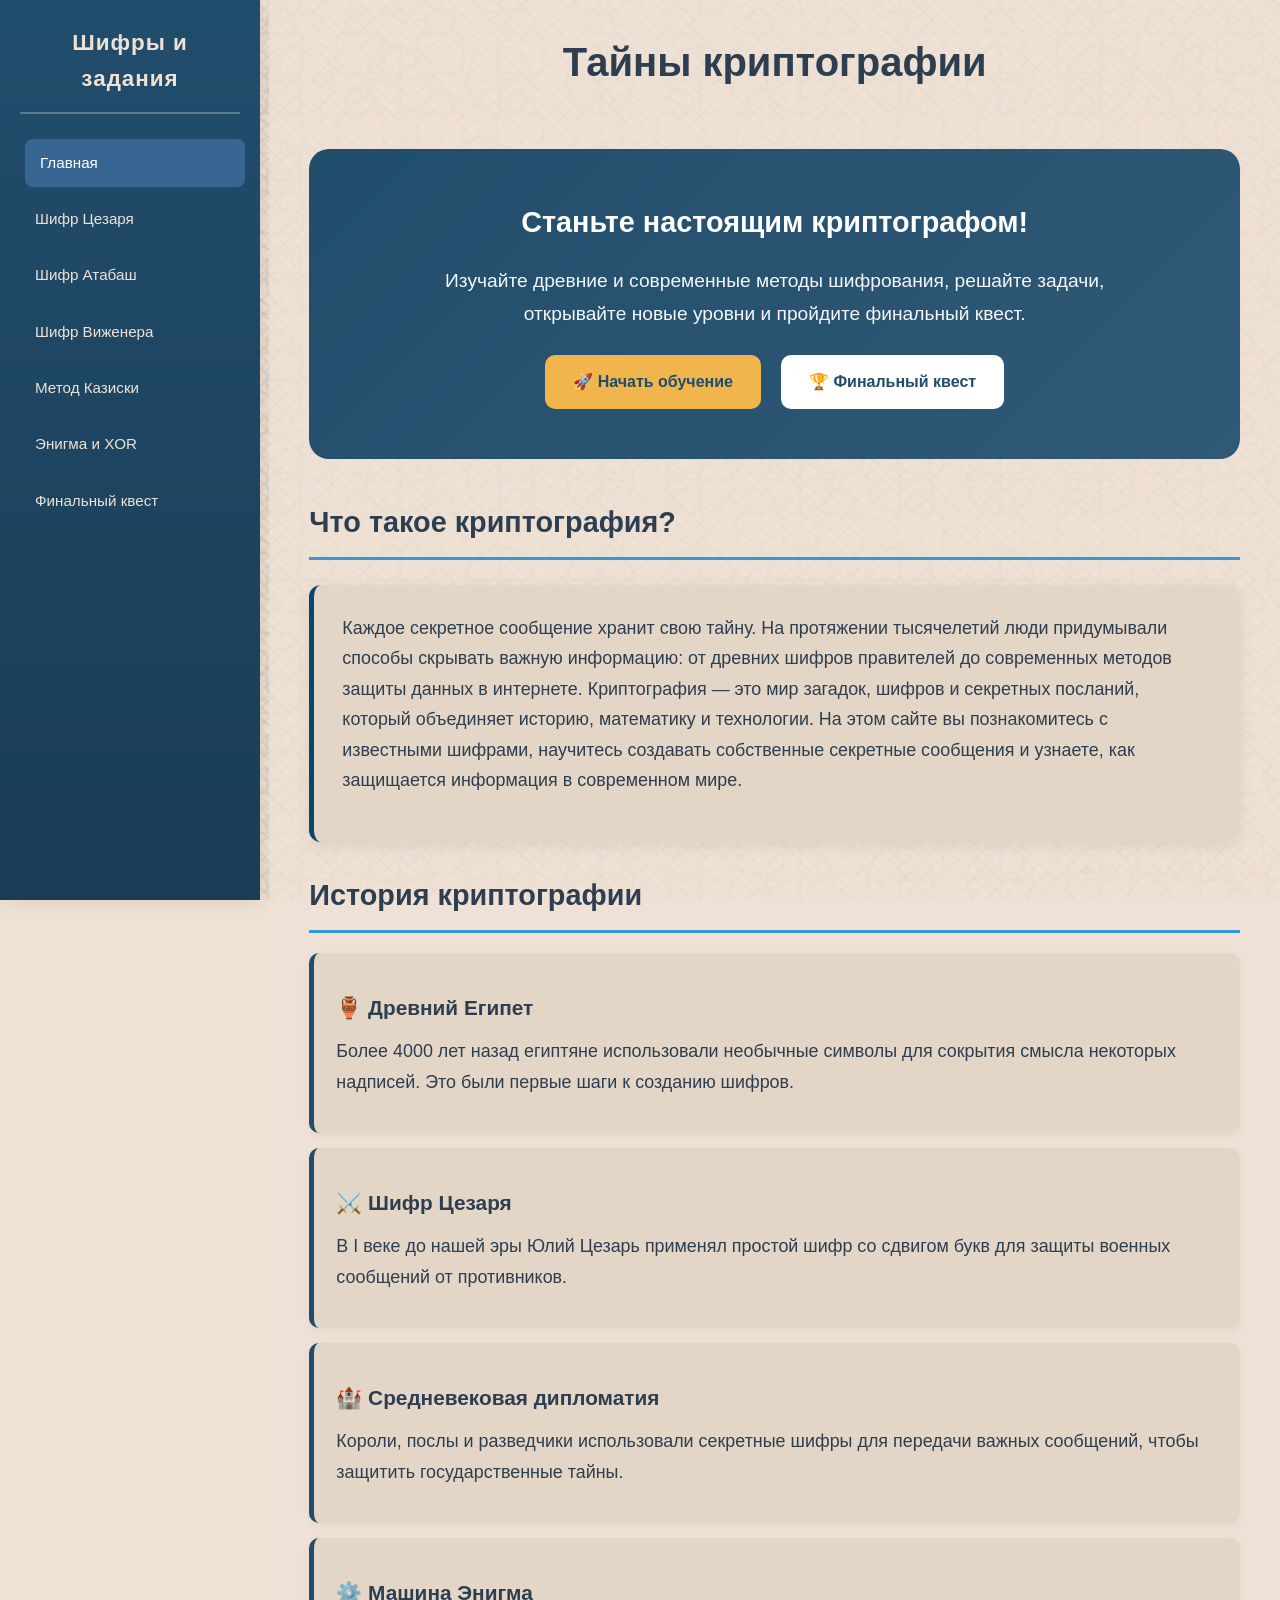
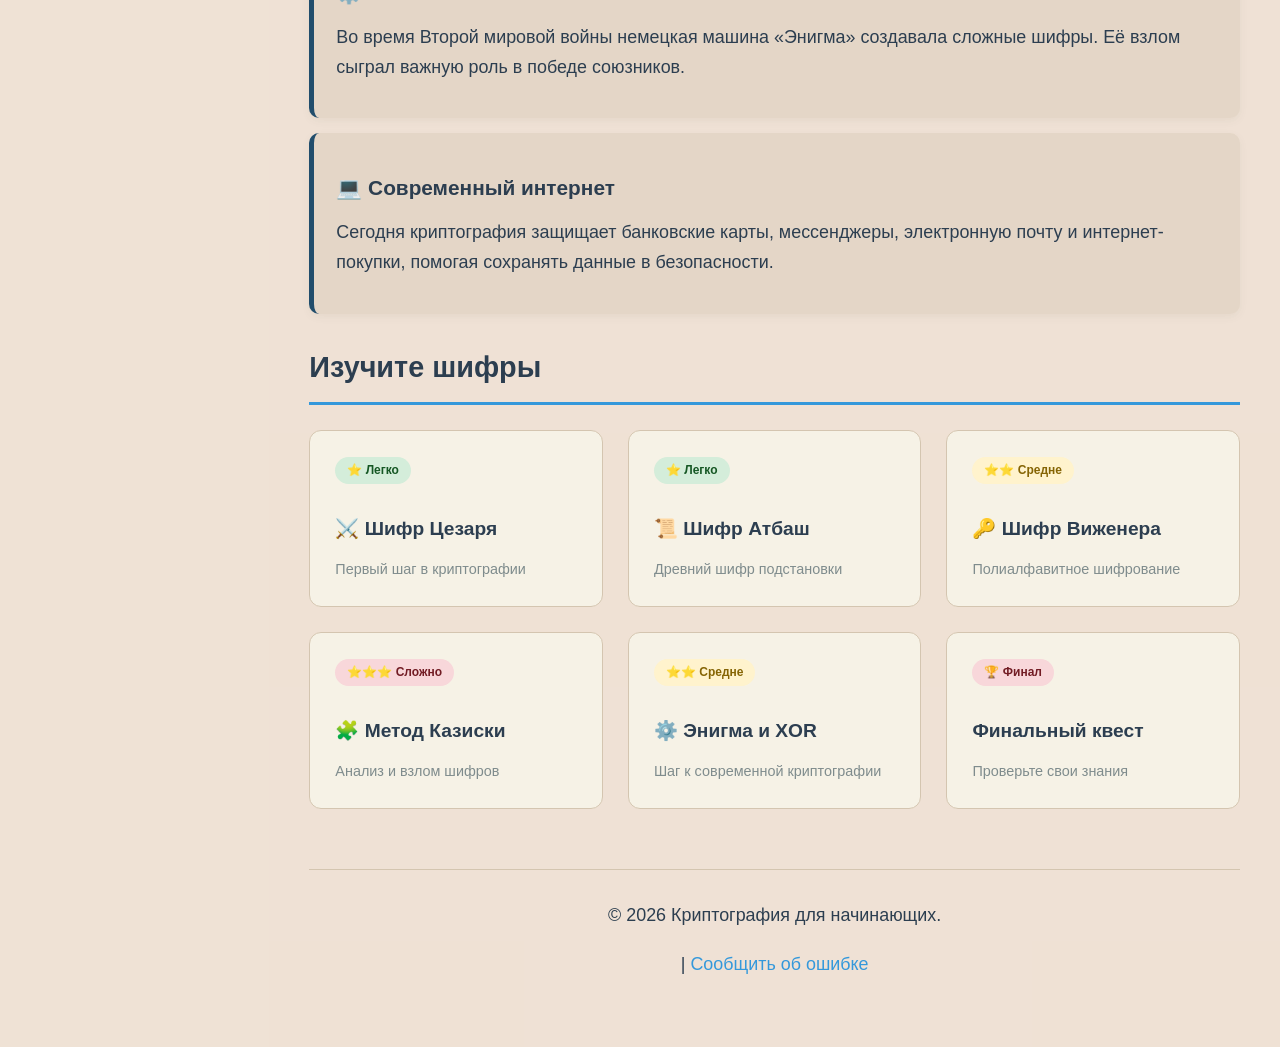
==== index.html @ b74af0c5 "добавила интерактив, убрала ненужное, изменила задания" ====
<!DOCTYPE html>
<html lang="ru">
<head>
    <meta charset="UTF-8">
    <meta name="viewport" content="width=device-width, initial-scale=1.0, viewport-fit=cover">
    <title>Тайны Криптографии</title>
    <link rel="stylesheet" href="style.css">
    <link rel="icon" type="image/x-icon" href="favicon.ico">
</head>
<body>
    <!-- Боковое меню -->
    <div class="sidebar">
        <h2>Шифры и задания</h2>
        <ul>
            <li><a href="index.html" class="active">Главная</a></li>
            <li><a href="caesar.html">Шифр Цезаря</a></li>
            <li><a href="atbash.html">Шифр Атабаш</a></li>
            <li><a href="vigenere.html">Шифр Виженера</a></li>
            <li><a href="kasiski.html">Метод Казиски</a></li>
            <li><a href="enigma.html">Энигма и XOR</a></li>
            <li><a href="final.html">Финальный квест</a></li>
        </ul>
    </div>

    <<div class="content">
        <!-- Заголовок отдельно по центру -->
        <header class="main-header">
            <h1>Тайны криптографии</h1>
        </header>

        <!-- Hero секция -->
        <section class="hero">
            <h2>Станьте настоящим криптографом!</h2>
            <p>
                Изучайте древние и современные методы шифрования,
                решайте задачи, открывайте новые уровни и пройдите
                финальный квест.
            </p>
            <div class="hero-buttons">
                <a href="caesar.html" class="hero-btn">🚀 Начать обучение</a>
                <a href="final.html" class="hero-btn secondary">🏆 Финальный квест</a>
            </div>
        </section>

        <!-- Что такое криптография -->
        <section>
            <h2>Что такое криптография?</h2>
            <div class="card">
                <p>Каждое секретное сообщение хранит свою тайну.

На протяжении тысячелетий люди придумывали способы скрывать важную информацию: от древних шифров правителей до современных методов защиты данных в интернете.

Криптография — это мир загадок, шифров и секретных посланий, который объединяет историю, математику и технологии.

На этом сайте вы познакомитесь с известными шифрами, научитесь создавать собственные секретные сообщения и узнаете, как защищается информация в современном мире.</p>
            </div>
        </section>


        <!-- История криптографии -->
        <section>
    <h2>История криптографии</h2>

    <div class="timeline">

        <div class="timeline-item">
            <h3>🏺 Древний Египет</h3>
            <p>
                Более 4000 лет назад египтяне использовали
                необычные символы для сокрытия смысла некоторых
                надписей. Это были первые шаги к созданию шифров.
            </p>
        </div>

        <div class="timeline-item">
            <h3>⚔️ Шифр Цезаря</h3>
            <p>
                В I веке до нашей эры Юлий Цезарь применял
                простой шифр со сдвигом букв для защиты военных
                сообщений от противников.
            </p>
        </div>

        <div class="timeline-item">
            <h3>🏰 Средневековая дипломатия</h3>
            <p>
                Короли, послы и разведчики использовали
                секретные шифры для передачи важных сообщений,
                чтобы защитить государственные тайны.
            </p>
        </div>

        <div class="timeline-item">
            <h3>⚙️ Машина Энигма</h3>
            <p>
                Во время Второй мировой войны немецкая машина
                «Энигма» создавала сложные шифры. Её взлом сыграл
                важную роль в победе союзников.
            </p>
        </div>

        <div class="timeline-item">
            <h3>💻 Современный интернет</h3>
            <p>
                Сегодня криптография защищает банковские карты,
                мессенджеры, электронную почту и интернет-покупки,
                помогая сохранять данные в безопасности.
            </p>
        </div>

    </div>
</section>

<!-- Изучите шифры -->
        <section id="navigation">
            <h2>Изучите шифры</h2>
            <div class="cards-grid">
                <a href="caesar.html" class="nav-card">
                    <span class="difficulty easy">⭐ Легко</span>
                    <h3>⚔️ Шифр Цезаря</h3>
                    <p>Первый шаг в криптографии</p>
                </a>
                <a href="atbash.html" class="nav-card">
                    <span class="difficulty easy">⭐ Легко</span>
                    <h3>📜 Шифр Атбаш</h3>
                    <p>Древний шифр подстановки</p>
                </a>
                <a href="vigenere.html" class="nav-card">
                    <span class="difficulty medium">⭐⭐ Средне</span>
                    <h3>🔑 Шифр Виженера</h3>
                    <p>Полиалфавитное шифрование</p>
                </a>
                <a href="kasiski.html" class="nav-card">
                    <span class="difficulty hard">⭐⭐⭐ Сложно</span>
                    <h3>🧩 Метод Казиски</h3>
                    <p>Анализ и взлом шифров</p>
                </a>
                <a href="enigma.html" class="nav-card">
                    <span class="difficulty medium">⭐⭐ Средне</span>
                    <h3>⚙️ Энигма и XOR</h3>
                    <p>Шаг к современной криптографии</p>
                </a>
                <a href="final.html" class="nav-card">
                    <span class="difficulty hard">🏆 Финал</span>
                    <h3>Финальный квест</h3>
                    <p>Проверьте свои знания</p>
                </a>
            </div>
        </section>



        <footer>
            <p>© 2026 Криптография для начинающих.</p>
            <p> | <a href="https://github.com/Kelekhsaeva7/cryptography" target="_blank">Сообщить об ошибке</a></p>
        </footer>
    </div>

    <script src="script.js"></script>
</body>
</html>
---- style.css ----
* {
    margin: 0;
    padding: 0;
    box-sizing: border-box;
    font-family: 'Roboto', Arial, sans-serif;
}
body {
    background-color: #efe2d5;
    color: #212123;
    line-height: 1.6;
    display: flex;
    min-height: 100vh;
    position: relative;
}
/* Заголовок отдельно по центру */
.main-header {
    text-align: center;
    margin-bottom: 30px;
    padding-bottom: 15px;
}


/* Фоновый узор с элементами криптографии - привязан к body, двигается при скролле */
body {
    background-image: 
        repeating-linear-gradient(45deg, rgba(139, 115, 85, 0.08) 0px, rgba(139, 115, 85, 0.08) 2px, transparent 2px, transparent 8px),
        repeating-linear-gradient(135deg, rgba(107, 83, 64, 0.06) 0px, rgba(107, 83, 64, 0.06) 2px, transparent 2px, transparent 12px),
        repeating-linear-gradient(90deg, rgba(55, 150, 131, 0.04) 0px, rgba(55, 150, 131, 0.04) 1px, transparent 1px, transparent 40px),
        repeating-linear-gradient(0deg, rgba(55, 150, 131, 0.04) 0px, rgba(55, 150, 131, 0.04) 1px, transparent 1px, transparent 40px);
    background-attachment: fixed;
}

/* Дополнительный слой с символами */
body::before {
    content: "🔐 🔑 🗝️ 🔒 🔓 ✦ ✧ ⚔️ 🛡️ 📜 ✏️";
    position: fixed;
    bottom: 10px;
    right: 10px;
    font-size: 24px;
    opacity: 0.08;
    pointer-events: none;
    white-space: pre;
    z-index: 0;
}

/* Простые иконки, разбросанные по фону */
body::after {
    content: "";
    position: fixed;
    top: 0;
    left: 0;
    right: 0;
    bottom: 0;
    background-image: 
        url("data:image/svg+xml,%3Csvg xmlns='http://www.w3.org/2000/svg' viewBox='0 0 24 24' fill='none' stroke='%238B7355' stroke-width='1'%3E%3Crect x='5' y='10' width='14' height='12' rx='2'/%3E%3Cpath d='M8 10V7a4 4 0 0 1 8 0v3'/%3E%3C/svg%3E"),
        url("data:image/svg+xml,%3Csvg xmlns='http://www.w3.org/2000/svg' viewBox='0 0 24 24' fill='none' stroke='%23557A95' stroke-width='0.8'%3E%3Ccircle cx='12' cy='12' r='8'/%3E%3Cpath d='M12 4v16M4 12h16'/%3E%3C/svg%3E"),
        url("data:image/svg+xml,%3Csvg xmlns='http://www.w3.org/2000/svg' viewBox='0 0 24 24' fill='none' stroke='%23379683' stroke-width='0.7'%3E%3Cpath d='M12 2L2 7l10 5 10-5-10-5zM2 17l10 5 10-5M2 12l10 5 10-5'/%3E%3C/svg%3E");
    background-repeat: repeat;
    background-size: 80px 80px, 100px 100px, 70px 70px;
    background-position: 0 0, 50px 30px, 25px 60px;
    opacity: 0.08;
    pointer-events: none;
    z-index: 0;
}

/* Все основные элементы должны быть выше фона */
.sidebar, .content, header, section, footer {
    position: relative;
    z-index: 1;
}

/* Боковое меню */
.sidebar {
    width: 260px;
    background: linear-gradient(180deg, #214d6c 0%, #1a3d56 100%);
    color: #c17116;
    padding: 25px 20px;
    position: fixed;
    height: 100%;
    overflow-y: auto;
    box-shadow: 3px 0 20px rgba(0,0,0,0.1);
}

.sidebar h2 {
    font-size: 1.4rem;
    margin-bottom: 25px;
    text-align: center;
    color: #efe2d5;
    font-weight: 700;
    letter-spacing: 1px;
    padding-bottom: 15px;
    border-bottom: 2px solid rgba(239, 226, 213, 0.3);
}

.sidebar ul {
    list-style: none;
}

.sidebar ul li {
    margin-bottom: 8px;
}

.sidebar ul li a {
    color: #efe2d5;
    text-decoration: none;
    display: block;
    padding: 12px 15px;
    border-radius: 8px;
    transition: all 0.3s ease;
    font-weight: 500;
    font-size: 0.95rem;
}

.sidebar ul li a:hover,
.sidebar ul li a.active {
    background-color: rgba(61, 109, 156, 0.8);
    color: white;
    transform: translateX(5px);
}

/* Основной контент - на всю ширину */
.content {
    margin-left: 260px;
    padding: 30px 40px;
    flex: 1;
    width: calc(100% - 260px);
    max-width: none;
    background-color: rgba(239, 226, 213, 0.7);
    min-height: 100vh;
}

.content h1 {
    color: #2c3e50;
    margin-bottom: 10px;
    font-size: 2.5rem;
}

.subtitle {
    color: #4d4d51;
    margin-bottom: 30px;
    font-size: 1.1rem;
    font-weight: 400;
}

.content h2 {
    color: #2c3e50;
    margin-top: 30px;
    margin-bottom: 20px;
    padding-bottom: 12px;
    border-bottom: 3px solid #3498db;
    font-weight: 700;
    font-size: 1.8rem;
}

.content h3 {
    color: #2c3e50;
    margin: 20px 0 12px 0;
    font-weight: 600;
    font-size: 1.3rem;
}

.content p {
    margin-bottom: 18px;
    font-size: 1.12rem;
    font-weight: 400;
    line-height: 1.7;
    color: #2c3e50;
}

/* Карточки - на всю ширину */
.card {
    background-color: rgb(228, 214, 199);
    border-radius: 12px;
    padding: 28px;
    margin: 25px 0;
    box-shadow: 0 4px 15px rgba(0,0,0,0.08);
    border-left: 5px solid #09466f;
    position: relative;
    z-index: 2;
    transition: transform 0.2s ease, box-shadow 0.2s ease;
}

.card:hover {
    transform: translateY(-2px);
    box-shadow: 0 8px 25px rgba(0,0,0,0.12);
}

.card h3 {
    color: #063a5c;
    margin-bottom: 18px;
    font-size: 1.35rem;
    font-weight: 700;
}

/* Сетка карточек - адаптивная */
.cards-grid {
    display: grid;
    grid-template-columns: repeat(auto-fill, minmax(280px, 1fr));
    gap: 25px;
    margin-top: 25px;
}

.nav-card {
    background-color: rgb(246, 242, 230);
    border-radius: 12px;
    padding: 25px;
    text-decoration: none;
    color: inherit;
    display: block;
    transition: all 0.3s ease;
    border: 1px solid #d4c5b0;
    position: relative;
    z-index: 2;
}

.nav-card:hover {
    transform: translateY(-5px);
    box-shadow: 0 12px 25px rgba(0,0,0,0.1);
    border-color: #1c5880;
    background-color: #fffdf8;
}

.nav-card h3 {
    color: #2c3e50;
    margin-bottom: 12px;
    font-weight: 700;
    font-size: 1.2rem;
}

.nav-card p {
    color: #7f8c8d;
    font-size: 0.9rem;
    font-weight: 400;
    margin-bottom: 0;
}

/* Hero секция */
.hero {
    background: linear-gradient(135deg, #214d6c, #305975);
    color: white;
    padding: 50px 40px;
    border-radius: 20px;
    margin-bottom: 40px;
    text-align: center;
}

.hero h2 {
    color: white !important;
    border: none !important;
    margin-top: 0;
    padding-bottom: 0;
}

.hero p {
    font-size: 1.2rem;
    max-width: 700px;
    margin: 20px auto;
    color: rgba(255,255,255,0.95);
}

.hero-buttons {
    display: flex;
    justify-content: center;
    gap: 20px;
    flex-wrap: wrap;
    margin-top: 25px;
}

.hero-btn {
    background: #f0b54d;
    color: #214d6c;
    padding: 14px 28px;
    border-radius: 10px;
    text-decoration: none;
    font-weight: bold;
    transition: all 0.3s ease;
    display: inline-block;
}

.hero-btn:hover {
    transform: translateY(-3px);
    box-shadow: 0 5px 15px rgba(0,0,0,0.2);
}

.hero-btn.secondary {
    background: white;
    color: #214d6c;
}


/* Сложность заданий */
.difficulty {
    display: inline-block;
    margin-bottom: 10px;
    padding: 4px 12px;
    border-radius: 20px;
    font-size: 0.75rem;
    font-weight: bold;
}

.easy {
    background: #d4edda;
    color: #155724;
}

.medium {
    background: #fff3cd;
    color: #856404;
}

.hard {
    background: #f8d7da;
    color: #721c24;
}

/* Таймлайн истории */
.timeline {
    display: flex;
    flex-direction: column;
    gap: 15px;
}

.timeline-item {
    background: rgb(228, 214, 199);
    padding: 18px 22px;
    border-left: 5px solid #214d6c;
    border-radius: 10px;
    box-shadow: 0 3px 10px rgba(0,0,0,0.05);
    font-weight: 500;
}

/* Задания */
.task {
    background-color: rgb(212, 189, 160);
    padding: 22px;
    border-radius: 10px;
    margin: 20px 0;
    border-left: 4px solid #1c5880;
}

.task p {
    margin-bottom: 15px;
}

/* Элементы формы */
input, textarea, select {
    width: 100%;
    padding: 12px 15px;
    margin: 8px 0;
    border: 2px solid #ddd;
    border-radius: 8px;
    font-size: 1rem;
    transition: all 0.3s;
    font-family: 'Open Sans', Arial, sans-serif;
    font-weight: 400;
    background-color: #fff;
}

input:focus, textarea:focus, select:focus {
    outline: none;
    border-color: #1c5880;
    box-shadow: 0 0 0 3px rgba(28, 88, 128, 0.1);
}

button {
    background: linear-gradient(135deg, #3498db, #2c3e50);
    color: white;
    border: none;
    padding: 12px 28px;
    border-radius: 8px;
    cursor: pointer;
    font-size: 1rem;
    transition: all 0.3s;
    font-family: 'Open Sans', Arial, sans-serif;
    font-weight: 600;
}

button:hover {
    background: linear-gradient(135deg, #2c3e50, #3498db);
    transform: translateY(-2px);
    box-shadow: 0 4px 12px rgba(0,0,0,0.15);
}

/* Результаты */
.result {
    margin-top: 20px;
    padding: 20px;
    background-color: #e8f6f3;
    border-radius: 10px;
    border-left: 4px solid #1abc9c;
}

.result p {
    margin: 0;
    font-weight: 500;
}

.game-result {
    margin-top: 15px;
    padding: 12px 18px;
    border-radius: 8px;
    font-weight: 500;
}

.game-result.success {
    background-color: #d4edda;
    color: #155724;
    border-left: 4px solid #28a745;
}

.game-result.error {
    background-color: #f8d7da;
    color: #721c24;
    border-left: 4px solid #dc3545;
}

/* Стили для квеста */
.quest-card {
    background-color: rgb(222, 204, 182);
    border-radius: 12px;
    padding: 28px;
    margin: 25px 0;
    box-shadow: 0 4px 12px rgba(0,0,0,0.05);
    border-left: 5px solid #063a5c;
}

.quest-number {
    display: inline-block;
    background-color: #063a5c;
    color: white;
    padding: 5px 15px;
    border-radius: 20px;
    font-size: 0.9rem;
    font-weight: bold;
    margin-bottom: 15px;
}

.quest-input {
    display: flex;
    gap: 12px;
    margin: 15px 0;
    flex-wrap: wrap;
}

.quest-input input, .quest-input textarea {
    flex: 1;
    min-width: 200px;
}

.quest-input button {
    white-space: nowrap;
}

.code-input {
    display: flex;
    gap: 12px;
    margin: 20px 0;
    flex-wrap: wrap;
}

.code-input input {
    flex: 1;
    font-size: 1.2rem;
    text-align: center;
}

.nav-buttons {
    display: flex;
    justify-content: space-between;
    margin: 40px 0 30px;
    flex-wrap: wrap;
    gap: 15px;
}

.nav-button {
    background: linear-gradient(135deg, #3498db, #2c3e50);
    color: white;
    padding: 12px 28px;
    border-radius: 8px;
    text-decoration: none;
    transition: all 0.3s;
    font-family: 'Open Sans', Arial, sans-serif;
    font-weight: 600;
    display: inline-block;
}

.nav-button:hover {
    background: linear-gradient(135deg, #2c3e50, #3498db);
    transform: translateY(-2px);
    box-shadow: 0 4px 12px rgba(0,0,0,0.15);
}

.certificate {
    background: linear-gradient(135deg, #f9f9f9, #e8f4f8);
    border: 3px solid #f39c12;
    border-radius: 15px;
    padding: 25px;
    margin-top: 25px;
    text-align: center;
}

.certificate h3 {
    color: #e67e22;
    font-size: 1.8rem;
}

/* Финальная игра */
.final-game {
    background: linear-gradient(135deg, #1abc9c, #16a085);
    color: white;
    padding: 30px;
    border-radius: 15px;
    text-align: center;
    margin-top: 40px;
}

.final-game h2 {
    color: white;
    border-bottom: none;
    margin-top: 0;
}

/* Подвал */
footer {
    margin-top: 60px;
    text-align: center;
    color: #7f8c8d;
    font-size: 0.9rem;
    padding: 30px 0 20px;
    border-top: 1px solid #d4c5b0;
    font-weight: 400;
}

footer a {
    color: #3498db;
    text-decoration: none;
    font-weight: 500;
}

footer a:hover {
    text-decoration: underline;
}

/* GitHub ссылка */
.github-link {
    margin-top: 40px;
    padding-top: 20px;
    border-top: 1px solid rgba(239, 226, 213, 0.2);
}

.github-link a {
    display: flex;
    align-items: center;
    justify-content: center;
    gap: 10px;
    color: #ecf0f1;
    text-decoration: none;
    padding: 12px;
    border-radius: 8px;
    transition: all 0.3s;
    font-weight: 500;
    background-color: rgba(255,255,255,0.1);
}

.github-link a:hover {
    background-color: rgba(255,255,255,0.2);
    transform: translateY(-2px);
}

.github-link img {
    width: 22px;
    height: 22px;
    filter: invert(1);
}

/* ===== АДАПТИВНОСТЬ ДЛЯ ТЕЛЕФОНОВ И ПЛАНШЕТОВ ===== */

/* Планшеты (768px - 1024px) */
@media (max-width: 1024px) {
    .sidebar {
        width: 220px;
    }
    
    .content {
        margin-left: 220px;
        padding: 25px 30px;
        width: calc(100% - 220px);
    }
    
    .content h1 {
        font-size: 2.2rem;
    }
    
    .content h2 {
        font-size: 1.6rem;
    }
    
    .cards-grid {
        grid-template-columns: repeat(auto-fill, minmax(240px, 1fr));
        gap: 20px;
    }
    
    .hero {
        padding: 40px 30px;
    }
    
    .hero h2 {
        font-size: 1.6rem;
    }
}

/* Телефоны (до 768px) */
@media (max-width: 768px) {
    body {
        flex-direction: column;
    }
    
    .sidebar {
        width: 100%;
        height: auto;
        position: relative;
        padding: 15px 20px;
        box-shadow: 0 3px 10px rgba(0,0,0,0.1);
    }
    
    .sidebar h2 {
        margin-bottom: 15px;
        font-size: 1.3rem;
    }
    
    .sidebar ul {
        display: flex;
        flex-wrap: wrap;
        gap: 8px;
        justify-content: center;
    }
    
    .sidebar ul li {
        margin-bottom: 0;
        flex: 1;
        min-width: 100px;
    }
    
    .sidebar ul li a {
        text-align: center;
        padding: 10px 12px;
        font-size: 0.85rem;
    }
    
    .sidebar ul li a:hover,
    .sidebar ul li a.active {
        transform: translateX(0);
    }
    
    .content {
        margin-left: 0;
        padding: 20px;
        width: 100%;
    }
    
    .content h1 {
        font-size: 1.8rem;
        text-align: center;
    }
    
    .content h2 {
        font-size: 1.4rem;
    }
    
    .content h3 {
        font-size: 1.2rem;
    }
    
    .content p {
        font-size: 1rem;
    }
    
    .subtitle {
        text-align: center;
        font-size: 1rem;
    }
    
    .cards-grid {
        grid-template-columns: 1fr;
        gap: 15px;
    }
    
    .card, .quest-card {
        padding: 20px;
    }
    
    .task {
        padding: 15px;
    }
    
    .quest-input, .code-input {
        flex-direction: column;
    }
    
    .quest-input button, .code-input button {
        width: 100%;
    }
    
    .nav-buttons {
        flex-direction: column;
        gap: 12px;
    }
    
    .nav-button {
        text-align: center;
        padding: 10px 20px;
    }
    
    button {
        padding: 10px 20px;
        width: 100%;
    }
    
    .game-input {
        flex-direction: column;
    }
    
    .game-input button {
        width: 100%;
        margin-top: 5px;
    }
    
    .result, .game-result {
        font-size: 0.9rem;
    }
    
    footer {
        margin-top: 40px;
        padding: 20px 0;
        font-size: 0.8rem;
    }
    
    /* Адаптация новых элементов для мобильных */
    .hero {
        padding: 30px 20px;
    }
    
    .hero h2 {
        font-size: 1.3rem;
    }
    
    .hero p {
        font-size: 0.95rem;
    }
    
    .hero-buttons {
        gap: 12px;
    }
    
    .hero-btn {
        padding: 10px 18px;
        font-size: 0.85rem;
    }
    
    .path-step {
        padding: 8px 15px;
        font-size: 0.85rem;
    }
    
    .arrow {
        font-size: 1rem;
    }
    
    .timeline-item {
        padding: 14px 18px;
        font-size: 0.9rem;
    }
    
    /* Упрощаем фон на мобильных */
    body::after {
        opacity: 0.04;
    }
    
    body::before {
        font-size: 16px;
        opacity: 0.05;
    }
}

/* Маленькие телефоны (до 480px) */
@media (max-width: 480px) {
    .sidebar {
        padding: 12px 15px;
    }
    
    .sidebar ul li {
        min-width: 80px;
    }
    
    .sidebar ul li a {
        padding: 8px 10px;
        font-size: 0.75rem;
    }
    
    .content {
        padding: 15px;
    }
    
    .content h1 {
        font-size: 1.5rem;
    }
    
    .content h2 {
        font-size: 1.2rem;
    }
    
    .card, .quest-card {
        padding: 15px;
    }
    
    .card h3 {
        font-size: 1.1rem;
    }
    
    .nav-card {
        padding: 15px;
    }
    
    .nav-card h3 {
        font-size: 1rem;
    }
    
    input, textarea, select {
        padding: 10px 12px;
        font-size: 0.9rem;
    }
    
    button, .nav-button {
        padding: 10px 16px;
        font-size: 0.9rem;
    }
    
    .hero {
        padding: 25px 15px;
    }
    
    .hero h2 {
        font-size: 1.2rem;
    }
    
    .path-step {
        padding: 6px 12px;
        font-size: 0.75rem;
    }
    
    .timeline-item {
        padding: 12px 15px;
        font-size: 0.85rem;
    }
}

/* Код */
code {
    background-color: #f4f4f4;
    padding: 2px 6px;
    border-radius: 4px;
    font-family: 'Courier New', monospace;
    font-size: 0.9em;
    color: #c7254e;
}
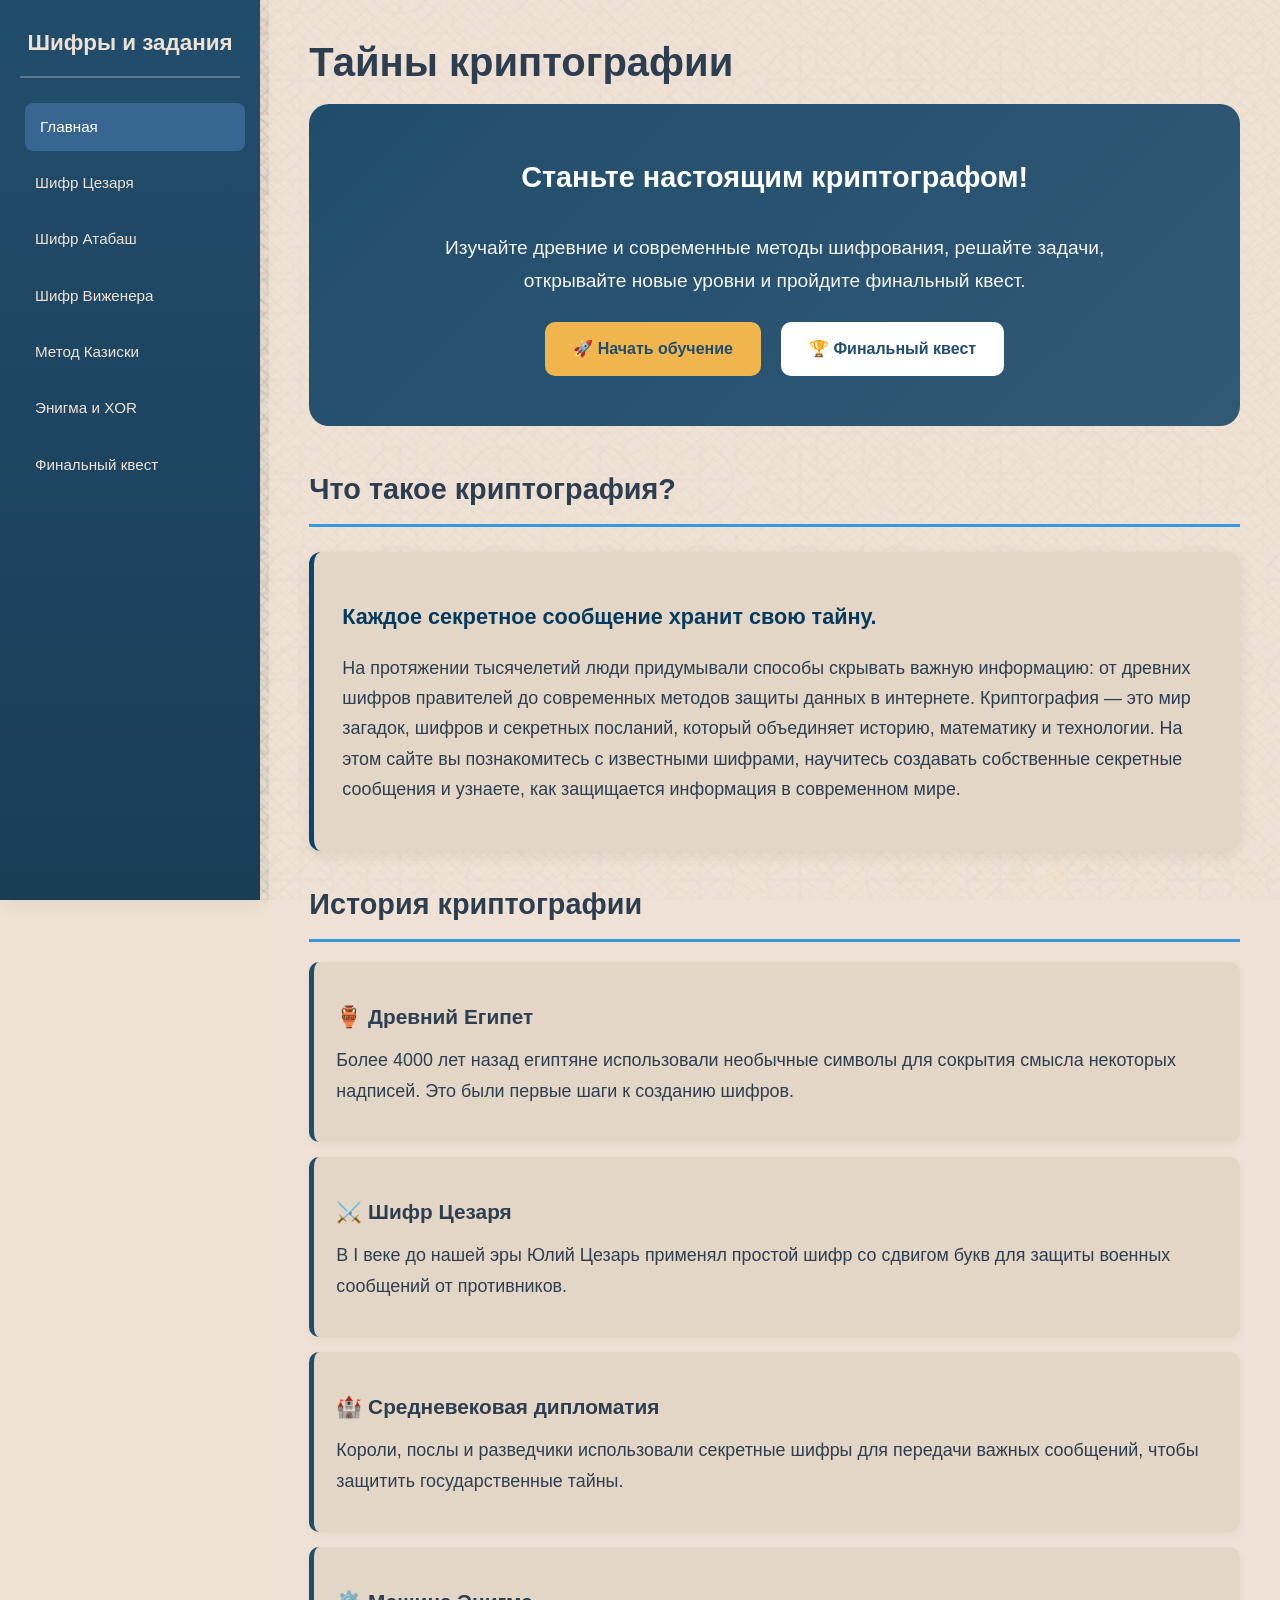
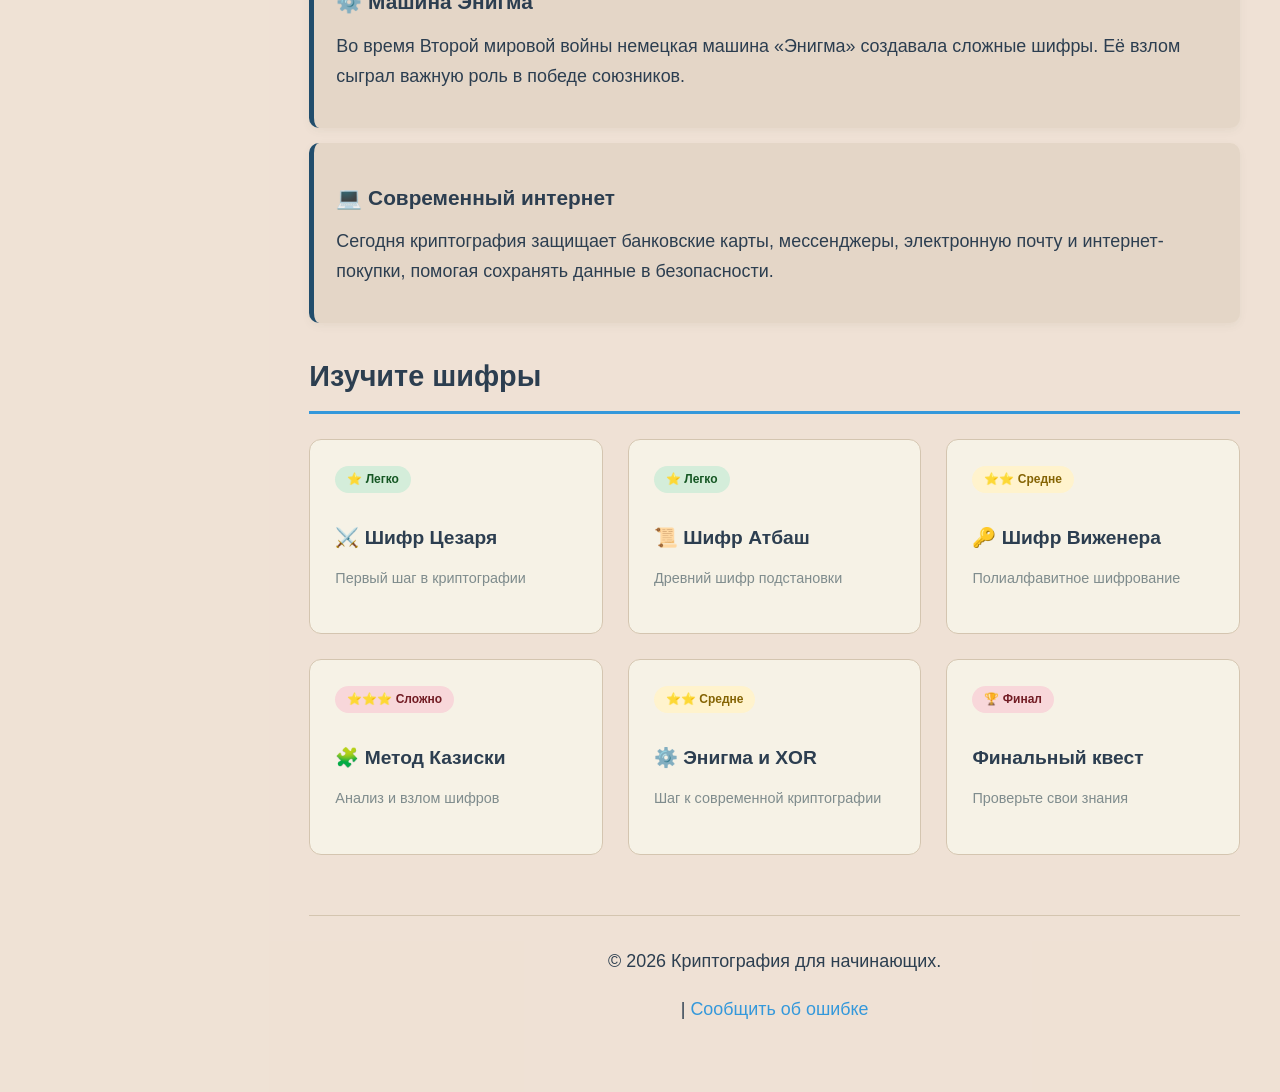
==== commit 3901747a: "добавила интерактив, подправила визуал" ====
--- a/index.html
+++ b/index.html
@@ -46,13 +46,10 @@
         <section>
             <h2>Что такое криптография?</h2>
             <div class="card">
-                <p>Каждое секретное сообщение хранит свою тайну.
-
-На протяжении тысячелетий люди придумывали способы скрывать важную информацию: от древних шифров правителей до современных методов защиты данных в интернете.
-
-Криптография — это мир загадок, шифров и секретных посланий, который объединяет историю, математику и технологии.
-
-На этом сайте вы познакомитесь с известными шифрами, научитесь создавать собственные секретные сообщения и узнаете, как защищается информация в современном мире.</p>
+                <h3>Каждое секретное сообщение хранит свою тайну.</h3> 
+                <p>На протяжении тысячелетий люди придумывали способы скрывать важную информацию: от древних шифров правителей до современных методов защиты данных в интернете.
+                Криптография — это мир загадок, шифров и секретных посланий, который объединяет историю, математику и технологии.
+                На этом сайте вы познакомитесь с известными шифрами, научитесь создавать собственные секретные сообщения и узнаете, как защищается информация в современном мире.</p>
             </div>
         </section>
 
--- a/style.css
+++ b/style.css
@@ -4,6 +4,7 @@
     box-sizing: border-box;
     font-family: 'Roboto', Arial, sans-serif;
 }
+
 body {
     background-color: #efe2d5;
     color: #212123;
@@ -12,15 +13,8 @@
     min-height: 100vh;
     position: relative;
 }
-/* Заголовок отдельно по центру */
-.main-header {
-    text-align: center;
-    margin-bottom: 30px;
-    padding-bottom: 15px;
-}
-
-
-/* Фоновый узор с элементами криптографии - привязан к body, двигается при скролле */
+
+/* Фоновый узор */
 body {
     background-image: 
         repeating-linear-gradient(45deg, rgba(139, 115, 85, 0.08) 0px, rgba(139, 115, 85, 0.08) 2px, transparent 2px, transparent 8px),
@@ -30,7 +24,6 @@
     background-attachment: fixed;
 }
 
-/* Дополнительный слой с символами */
 body::before {
     content: "🔐 🔑 🗝️ 🔒 🔓 ✦ ✧ ⚔️ 🛡️ 📜 ✏️";
     position: fixed;
@@ -39,11 +32,9 @@
     font-size: 24px;
     opacity: 0.08;
     pointer-events: none;
-    white-space: pre;
     z-index: 0;
 }
 
-/* Простые иконки, разбросанные по фону */
 body::after {
     content: "";
     position: fixed;
@@ -63,7 +54,6 @@
     z-index: 0;
 }
 
-/* Все основные элементы должны быть выше фона */
 .sidebar, .content, header, section, footer {
     position: relative;
     z-index: 1;
@@ -87,7 +77,6 @@
     text-align: center;
     color: #efe2d5;
     font-weight: 700;
-    letter-spacing: 1px;
     padding-bottom: 15px;
     border-bottom: 2px solid rgba(239, 226, 213, 0.3);
 }
@@ -118,13 +107,12 @@
     transform: translateX(5px);
 }
 
-/* Основной контент - на всю ширину */
+/* Основной контент */
 .content {
     margin-left: 260px;
     padding: 30px 40px;
     flex: 1;
     width: calc(100% - 260px);
-    max-width: none;
     background-color: rgba(239, 226, 213, 0.7);
     min-height: 100vh;
 }
@@ -139,7 +127,6 @@
     color: #4d4d51;
     margin-bottom: 30px;
     font-size: 1.1rem;
-    font-weight: 400;
 }
 
 .content h2 {
@@ -159,15 +146,21 @@
     font-size: 1.3rem;
 }
 
+.content h4 {
+    color: #2c3e50;
+    margin: 18px 0 10px 0;
+    font-weight: 600;
+    font-size: 1.2rem;
+}
+
 .content p {
     margin-bottom: 18px;
     font-size: 1.12rem;
-    font-weight: 400;
     line-height: 1.7;
     color: #2c3e50;
 }
 
-/* Карточки - на всю ширину */
+/* Карточки */
 .card {
     background-color: rgb(228, 214, 199);
     border-radius: 12px;
@@ -175,14 +168,11 @@
     margin: 25px 0;
     box-shadow: 0 4px 15px rgba(0,0,0,0.08);
     border-left: 5px solid #09466f;
-    position: relative;
-    z-index: 2;
-    transition: transform 0.2s ease, box-shadow 0.2s ease;
+    transition: transform 0.2s ease;
 }
 
 .card:hover {
     transform: translateY(-2px);
-    box-shadow: 0 8px 25px rgba(0,0,0,0.12);
 }
 
 .card h3 {
@@ -192,7 +182,7 @@
     font-weight: 700;
 }
 
-/* Сетка карточек - адаптивная */
+/* Сетка карточек */
 .cards-grid {
     display: grid;
     grid-template-columns: repeat(auto-fill, minmax(280px, 1fr));
@@ -206,38 +196,30 @@
     padding: 25px;
     text-decoration: none;
     color: inherit;
-    display: block;
     transition: all 0.3s ease;
     border: 1px solid #d4c5b0;
-    position: relative;
-    z-index: 2;
 }
 
 .nav-card:hover {
     transform: translateY(-5px);
     box-shadow: 0 12px 25px rgba(0,0,0,0.1);
     border-color: #1c5880;
-    background-color: #fffdf8;
 }
 
 .nav-card h3 {
     color: #2c3e50;
     margin-bottom: 12px;
-    font-weight: 700;
     font-size: 1.2rem;
 }
 
 .nav-card p {
     color: #7f8c8d;
     font-size: 0.9rem;
-    font-weight: 400;
-    margin-bottom: 0;
 }
 
 /* Hero секция */
 .hero {
     background: linear-gradient(135deg, #214d6c, #305975);
-    color: white;
     padding: 50px 40px;
     border-radius: 20px;
     margin-bottom: 40px;
@@ -248,7 +230,6 @@
     color: white !important;
     border: none !important;
     margin-top: 0;
-    padding-bottom: 0;
 }
 
 .hero p {
@@ -274,7 +255,6 @@
     text-decoration: none;
     font-weight: bold;
     transition: all 0.3s ease;
-    display: inline-block;
 }
 
 .hero-btn:hover {
@@ -284,9 +264,35 @@
 
 .hero-btn.secondary {
     background: white;
+}
+
+/* Путь криптографа */
+.learning-path {
+    margin: 40px 0;
+}
+
+.path-container {
+    display: flex;
+    flex-wrap: wrap;
+    gap: 10px;
+    align-items: center;
+    justify-content: center;
+    margin-top: 20px;
+}
+
+.path-step {
+    background: white;
+    padding: 12px 24px;
+    border-radius: 40px;
+    font-weight: 600;
     color: #214d6c;
 }
 
+.arrow {
+    font-size: 1.4rem;
+    color: #214d6c;
+    font-weight: bold;
+}
 
 /* Сложность заданий */
 .difficulty {
@@ -298,22 +304,11 @@
     font-weight: bold;
 }
 
-.easy {
-    background: #d4edda;
-    color: #155724;
-}
-
-.medium {
-    background: #fff3cd;
-    color: #856404;
-}
-
-.hard {
-    background: #f8d7da;
-    color: #721c24;
-}
-
-/* Таймлайн истории */
+.easy { background: #d4edda; color: #155724; }
+.medium { background: #fff3cd; color: #856404; }
+.hard { background: #f8d7da; color: #721c24; }
+
+/* Таймлайн истории - оригинальный стиль */
 .timeline {
     display: flex;
     flex-direction: column;
@@ -331,18 +326,14 @@
 
 /* Задания */
 .task {
-    background-color: rgb(212, 189, 160);
+    background-color: rgb(212, 195, 175);
     padding: 22px;
     border-radius: 10px;
     margin: 20px 0;
     border-left: 4px solid #1c5880;
 }
 
-.task p {
-    margin-bottom: 15px;
-}
-
-/* Элементы формы */
+/* Формы */
 input, textarea, select {
     width: 100%;
     padding: 12px 15px;
@@ -350,16 +341,12 @@
     border: 2px solid #ddd;
     border-radius: 8px;
     font-size: 1rem;
-    transition: all 0.3s;
-    font-family: 'Open Sans', Arial, sans-serif;
-    font-weight: 400;
     background-color: #fff;
 }
 
 input:focus, textarea:focus, select:focus {
     outline: none;
     border-color: #1c5880;
-    box-shadow: 0 0 0 3px rgba(28, 88, 128, 0.1);
 }
 
 button {
@@ -370,31 +357,16 @@
     border-radius: 8px;
     cursor: pointer;
     font-size: 1rem;
+    font-weight: 600;
     transition: all 0.3s;
-    font-family: 'Open Sans', Arial, sans-serif;
-    font-weight: 600;
 }
 
 button:hover {
     background: linear-gradient(135deg, #2c3e50, #3498db);
     transform: translateY(-2px);
-    box-shadow: 0 4px 12px rgba(0,0,0,0.15);
 }
 
 /* Результаты */
-.result {
-    margin-top: 20px;
-    padding: 20px;
-    background-color: #e8f6f3;
-    border-radius: 10px;
-    border-left: 4px solid #1abc9c;
-}
-
-.result p {
-    margin: 0;
-    font-weight: 500;
-}
-
 .game-result {
     margin-top: 15px;
     padding: 12px 18px;
@@ -414,56 +386,7 @@
     border-left: 4px solid #dc3545;
 }
 
-/* Стили для квеста */
-.quest-card {
-    background-color: rgb(222, 204, 182);
-    border-radius: 12px;
-    padding: 28px;
-    margin: 25px 0;
-    box-shadow: 0 4px 12px rgba(0,0,0,0.05);
-    border-left: 5px solid #063a5c;
-}
-
-.quest-number {
-    display: inline-block;
-    background-color: #063a5c;
-    color: white;
-    padding: 5px 15px;
-    border-radius: 20px;
-    font-size: 0.9rem;
-    font-weight: bold;
-    margin-bottom: 15px;
-}
-
-.quest-input {
-    display: flex;
-    gap: 12px;
-    margin: 15px 0;
-    flex-wrap: wrap;
-}
-
-.quest-input input, .quest-input textarea {
-    flex: 1;
-    min-width: 200px;
-}
-
-.quest-input button {
-    white-space: nowrap;
-}
-
-.code-input {
-    display: flex;
-    gap: 12px;
-    margin: 20px 0;
-    flex-wrap: wrap;
-}
-
-.code-input input {
-    flex: 1;
-    font-size: 1.2rem;
-    text-align: center;
-}
-
+/* Навигационные кнопки */
 .nav-buttons {
     display: flex;
     justify-content: space-between;
@@ -478,46 +401,13 @@
     padding: 12px 28px;
     border-radius: 8px;
     text-decoration: none;
+    font-weight: 600;
     transition: all 0.3s;
-    font-family: 'Open Sans', Arial, sans-serif;
-    font-weight: 600;
-    display: inline-block;
 }
 
 .nav-button:hover {
     background: linear-gradient(135deg, #2c3e50, #3498db);
     transform: translateY(-2px);
-    box-shadow: 0 4px 12px rgba(0,0,0,0.15);
-}
-
-.certificate {
-    background: linear-gradient(135deg, #f9f9f9, #e8f4f8);
-    border: 3px solid #f39c12;
-    border-radius: 15px;
-    padding: 25px;
-    margin-top: 25px;
-    text-align: center;
-}
-
-.certificate h3 {
-    color: #e67e22;
-    font-size: 1.8rem;
-}
-
-/* Финальная игра */
-.final-game {
-    background: linear-gradient(135deg, #1abc9c, #16a085);
-    color: white;
-    padding: 30px;
-    border-radius: 15px;
-    text-align: center;
-    margin-top: 40px;
-}
-
-.final-game h2 {
-    color: white;
-    border-bottom: none;
-    margin-top: 0;
 }
 
 /* Подвал */
@@ -528,17 +418,11 @@
     font-size: 0.9rem;
     padding: 30px 0 20px;
     border-top: 1px solid #d4c5b0;
-    font-weight: 400;
 }
 
 footer a {
     color: #3498db;
     text-decoration: none;
-    font-weight: 500;
-}
-
-footer a:hover {
-    text-decoration: underline;
 }
 
 /* GitHub ссылка */
@@ -557,14 +441,11 @@
     text-decoration: none;
     padding: 12px;
     border-radius: 8px;
-    transition: all 0.3s;
-    font-weight: 500;
     background-color: rgba(255,255,255,0.1);
 }
 
 .github-link a:hover {
     background-color: rgba(255,255,255,0.2);
-    transform: translateY(-2px);
 }
 
 .github-link img {
@@ -573,288 +454,54 @@
     filter: invert(1);
 }
 
-/* ===== АДАПТИВНОСТЬ ДЛЯ ТЕЛЕФОНОВ И ПЛАНШЕТОВ ===== */
-
-/* Планшеты (768px - 1024px) */
+/* Списки в карточках */
+.card li, .example li, .task li {
+    color: #2c3e50;
+    margin-bottom: 8px;
+    line-height: 1.6;
+}
+
+/* Адаптивность */
 @media (max-width: 1024px) {
-    .sidebar {
-        width: 220px;
-    }
-    
-    .content {
-        margin-left: 220px;
-        padding: 25px 30px;
-        width: calc(100% - 220px);
-    }
-    
-    .content h1 {
-        font-size: 2.2rem;
-    }
-    
-    .content h2 {
-        font-size: 1.6rem;
-    }
-    
-    .cards-grid {
-        grid-template-columns: repeat(auto-fill, minmax(240px, 1fr));
-        gap: 20px;
-    }
-    
-    .hero {
-        padding: 40px 30px;
-    }
-    
-    .hero h2 {
-        font-size: 1.6rem;
-    }
-}
-
-/* Телефоны (до 768px) */
+    .sidebar { width: 220px; }
+    .content { margin-left: 220px; width: calc(100% - 220px); padding: 25px 30px; }
+    .content h1 { font-size: 2.2rem; }
+    .content h2 { font-size: 1.6rem; }
+}
+
 @media (max-width: 768px) {
-    body {
-        flex-direction: column;
-    }
-    
-    .sidebar {
-        width: 100%;
-        height: auto;
-        position: relative;
-        padding: 15px 20px;
-        box-shadow: 0 3px 10px rgba(0,0,0,0.1);
-    }
-    
-    .sidebar h2 {
-        margin-bottom: 15px;
-        font-size: 1.3rem;
-    }
-    
-    .sidebar ul {
-        display: flex;
-        flex-wrap: wrap;
-        gap: 8px;
-        justify-content: center;
-    }
-    
-    .sidebar ul li {
-        margin-bottom: 0;
-        flex: 1;
-        min-width: 100px;
-    }
-    
-    .sidebar ul li a {
-        text-align: center;
-        padding: 10px 12px;
-        font-size: 0.85rem;
-    }
-    
-    .sidebar ul li a:hover,
-    .sidebar ul li a.active {
-        transform: translateX(0);
-    }
-    
-    .content {
-        margin-left: 0;
-        padding: 20px;
-        width: 100%;
-    }
-    
-    .content h1 {
-        font-size: 1.8rem;
-        text-align: center;
-    }
-    
-    .content h2 {
-        font-size: 1.4rem;
-    }
-    
-    .content h3 {
-        font-size: 1.2rem;
-    }
-    
-    .content p {
-        font-size: 1rem;
-    }
-    
-    .subtitle {
-        text-align: center;
-        font-size: 1rem;
-    }
-    
-    .cards-grid {
-        grid-template-columns: 1fr;
-        gap: 15px;
-    }
-    
-    .card, .quest-card {
-        padding: 20px;
-    }
-    
-    .task {
-        padding: 15px;
-    }
-    
-    .quest-input, .code-input {
-        flex-direction: column;
-    }
-    
-    .quest-input button, .code-input button {
-        width: 100%;
-    }
-    
-    .nav-buttons {
-        flex-direction: column;
-        gap: 12px;
-    }
-    
-    .nav-button {
-        text-align: center;
-        padding: 10px 20px;
-    }
-    
-    button {
-        padding: 10px 20px;
-        width: 100%;
-    }
-    
-    .game-input {
-        flex-direction: column;
-    }
-    
-    .game-input button {
-        width: 100%;
-        margin-top: 5px;
-    }
-    
-    .result, .game-result {
-        font-size: 0.9rem;
-    }
-    
-    footer {
-        margin-top: 40px;
-        padding: 20px 0;
-        font-size: 0.8rem;
-    }
-    
-    /* Адаптация новых элементов для мобильных */
-    .hero {
-        padding: 30px 20px;
-    }
-    
-    .hero h2 {
-        font-size: 1.3rem;
-    }
-    
-    .hero p {
-        font-size: 0.95rem;
-    }
-    
-    .hero-buttons {
-        gap: 12px;
-    }
-    
-    .hero-btn {
-        padding: 10px 18px;
-        font-size: 0.85rem;
-    }
-    
-    .path-step {
-        padding: 8px 15px;
-        font-size: 0.85rem;
-    }
-    
-    .arrow {
-        font-size: 1rem;
-    }
-    
-    .timeline-item {
-        padding: 14px 18px;
-        font-size: 0.9rem;
-    }
-    
-    /* Упрощаем фон на мобильных */
-    body::after {
-        opacity: 0.04;
-    }
-    
-    body::before {
-        font-size: 16px;
-        opacity: 0.05;
-    }
-}
-
-/* Маленькие телефоны (до 480px) */
+    body { flex-direction: column; }
+    .sidebar { width: 100%; height: auto; position: relative; padding: 15px 20px; }
+    .sidebar ul { display: flex; flex-wrap: wrap; gap: 8px; justify-content: center; }
+    .sidebar ul li { margin-bottom: 0; flex: 1; min-width: 100px; }
+    .sidebar ul li a { text-align: center; padding: 10px 12px; font-size: 0.85rem; }
+    .sidebar ul li a:hover { transform: translateX(0); }
+    .content { margin-left: 0; padding: 20px; width: 100%; }
+    .content h1 { font-size: 1.8rem; text-align: center; }
+    .content h2 { font-size: 1.4rem; }
+    .cards-grid { grid-template-columns: 1fr; }
+    .card, .quest-card { padding: 20px; }
+    .hero { padding: 30px 20px; }
+    .nav-buttons { flex-direction: column; }
+    .nav-button { text-align: center; }
+    button { width: 100%; }
+    body::after { opacity: 0.04; }
+    body::before { font-size: 16px; opacity: 0.05; }
+    .timeline-item { padding: 14px 18px; font-size: 0.9rem; }
+}
+
 @media (max-width: 480px) {
-    .sidebar {
-        padding: 12px 15px;
-    }
-    
-    .sidebar ul li {
-        min-width: 80px;
-    }
-    
-    .sidebar ul li a {
-        padding: 8px 10px;
-        font-size: 0.75rem;
-    }
-    
-    .content {
-        padding: 15px;
-    }
-    
-    .content h1 {
-        font-size: 1.5rem;
-    }
-    
-    .content h2 {
-        font-size: 1.2rem;
-    }
-    
-    .card, .quest-card {
-        padding: 15px;
-    }
-    
-    .card h3 {
-        font-size: 1.1rem;
-    }
-    
-    .nav-card {
-        padding: 15px;
-    }
-    
-    .nav-card h3 {
-        font-size: 1rem;
-    }
-    
-    input, textarea, select {
-        padding: 10px 12px;
-        font-size: 0.9rem;
-    }
-    
-    button, .nav-button {
-        padding: 10px 16px;
-        font-size: 0.9rem;
-    }
-    
-    .hero {
-        padding: 25px 15px;
-    }
-    
-    .hero h2 {
-        font-size: 1.2rem;
-    }
-    
-    .path-step {
-        padding: 6px 12px;
-        font-size: 0.75rem;
-    }
-    
-    .timeline-item {
-        padding: 12px 15px;
-        font-size: 0.85rem;
-    }
-}
-
-/* Код */
+    .sidebar { padding: 12px 15px; }
+    .sidebar ul li { min-width: 80px; }
+    .content { padding: 15px; }
+    .content h1 { font-size: 1.5rem; }
+    .card, .quest-card { padding: 15px; }
+    .hero { padding: 25px 15px; }
+    .path-step { padding: 6px 12px; font-size: 0.75rem; }
+    .arrow { font-size: 1rem; }
+    .timeline-item { padding: 12px 15px; font-size: 0.85rem; }
+}
+
 code {
     background-color: #f4f4f4;
     padding: 2px 6px;
@@ -862,4 +509,4 @@
     font-family: 'Courier New', monospace;
     font-size: 0.9em;
     color: #c7254e;
-}+}
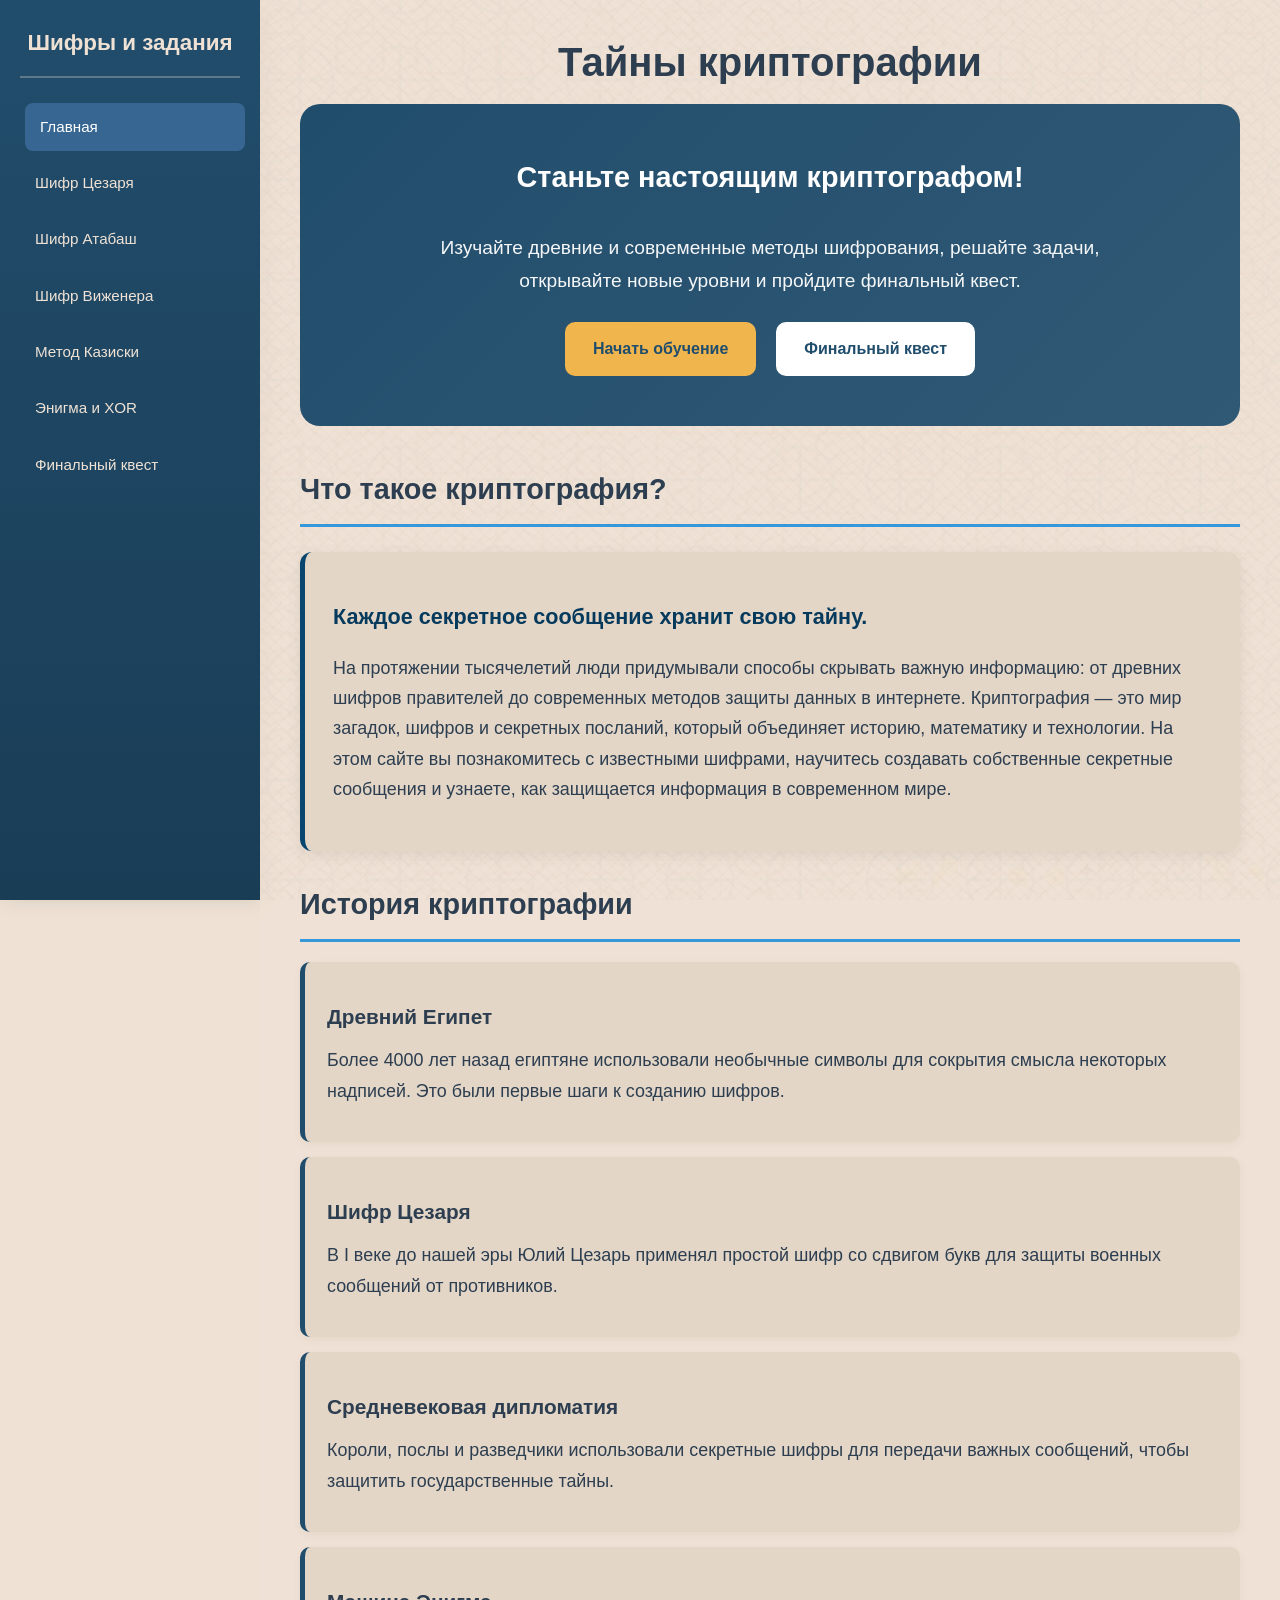
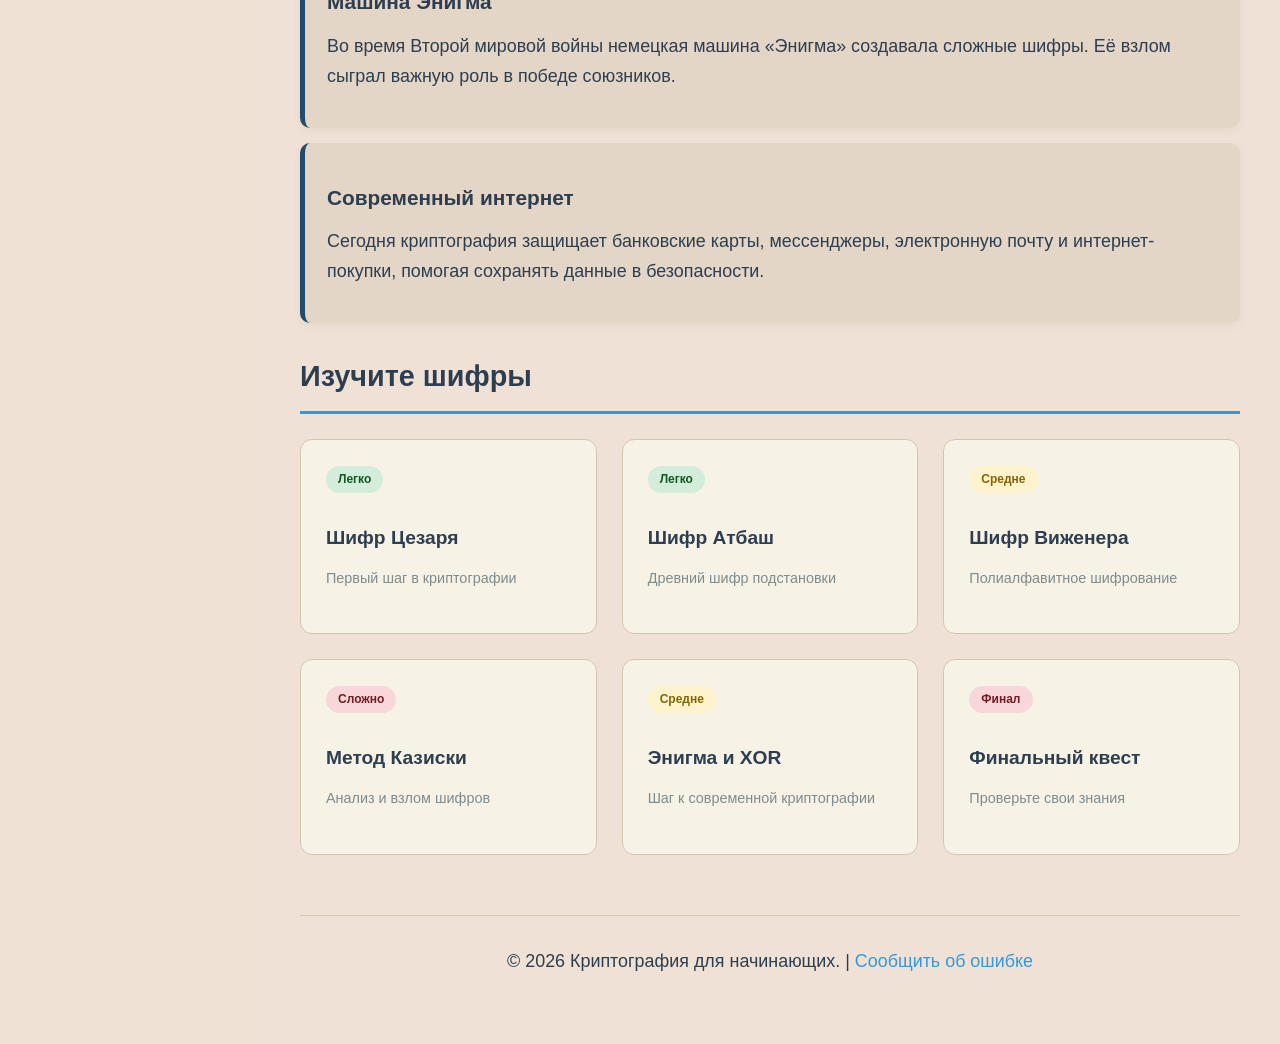
==== commit 028aae99: "исправила" ====
--- a/index.html
+++ b/index.html
@@ -22,11 +22,9 @@
         </ul>
     </div>
 
-    <<div class="content">
-        <!-- Заголовок отдельно по центру -->
-        <header class="main-header">
-            <h1>Тайны криптографии</h1>
-        </header>
+    <div class="content">
+        <!-- Заголовок h1 по центру -->
+        <h1 class="center-title">Тайны криптографии</h1>
 
         <!-- Hero секция -->
         <section class="hero">
@@ -37,8 +35,8 @@
                 финальный квест.
             </p>
             <div class="hero-buttons">
-                <a href="caesar.html" class="hero-btn">🚀 Начать обучение</a>
-                <a href="final.html" class="hero-btn secondary">🏆 Финальный квест</a>
+                <a href="caesar.html" class="hero-btn">Начать обучение</a>
+                <a href="final.html" class="hero-btn secondary">Финальный квест</a>
             </div>
         </section>
 
@@ -53,103 +51,72 @@
             </div>
         </section>
 
-
         <!-- История криптографии -->
         <section>
-    <h2>История криптографии</h2>
+            <h2>История криптографии</h2>
+            <div class="timeline">
+                <div class="timeline-item">
+                    <h3>Древний Египет</h3>
+                    <p>Более 4000 лет назад египтяне использовали необычные символы для сокрытия смысла некоторых надписей. Это были первые шаги к созданию шифров.</p>
+                </div>
+                <div class="timeline-item">
+                    <h3>Шифр Цезаря</h3>
+                    <p>В I веке до нашей эры Юлий Цезарь применял простой шифр со сдвигом букв для защиты военных сообщений от противников.</p>
+                </div>
+                <div class="timeline-item">
+                    <h3>Средневековая дипломатия</h3>
+                    <p>Короли, послы и разведчики использовали секретные шифры для передачи важных сообщений, чтобы защитить государственные тайны.</p>
+                </div>
+                <div class="timeline-item">
+                    <h3>Машина Энигма</h3>
+                    <p>Во время Второй мировой войны немецкая машина «Энигма» создавала сложные шифры. Её взлом сыграл важную роль в победе союзников.</p>
+                </div>
+                <div class="timeline-item">
+                    <h3>Современный интернет</h3>
+                    <p>Сегодня криптография защищает банковские карты, мессенджеры, электронную почту и интернет-покупки, помогая сохранять данные в безопасности.</p>
+                </div>
+            </div>
+        </section>
 
-    <div class="timeline">
-
-        <div class="timeline-item">
-            <h3>🏺 Древний Египет</h3>
-            <p>
-                Более 4000 лет назад египтяне использовали
-                необычные символы для сокрытия смысла некоторых
-                надписей. Это были первые шаги к созданию шифров.
-            </p>
-        </div>
-
-        <div class="timeline-item">
-            <h3>⚔️ Шифр Цезаря</h3>
-            <p>
-                В I веке до нашей эры Юлий Цезарь применял
-                простой шифр со сдвигом букв для защиты военных
-                сообщений от противников.
-            </p>
-        </div>
-
-        <div class="timeline-item">
-            <h3>🏰 Средневековая дипломатия</h3>
-            <p>
-                Короли, послы и разведчики использовали
-                секретные шифры для передачи важных сообщений,
-                чтобы защитить государственные тайны.
-            </p>
-        </div>
-
-        <div class="timeline-item">
-            <h3>⚙️ Машина Энигма</h3>
-            <p>
-                Во время Второй мировой войны немецкая машина
-                «Энигма» создавала сложные шифры. Её взлом сыграл
-                важную роль в победе союзников.
-            </p>
-        </div>
-
-        <div class="timeline-item">
-            <h3>💻 Современный интернет</h3>
-            <p>
-                Сегодня криптография защищает банковские карты,
-                мессенджеры, электронную почту и интернет-покупки,
-                помогая сохранять данные в безопасности.
-            </p>
-        </div>
-
-    </div>
-</section>
-
-<!-- Изучите шифры -->
+        <!-- Изучите шифры -->
         <section id="navigation">
             <h2>Изучите шифры</h2>
             <div class="cards-grid">
                 <a href="caesar.html" class="nav-card">
-                    <span class="difficulty easy">⭐ Легко</span>
-                    <h3>⚔️ Шифр Цезаря</h3>
+                    <span class="difficulty easy">Легко</span>
+                    <h3>Шифр Цезаря</h3>
                     <p>Первый шаг в криптографии</p>
                 </a>
                 <a href="atbash.html" class="nav-card">
-                    <span class="difficulty easy">⭐ Легко</span>
-                    <h3>📜 Шифр Атбаш</h3>
+                    <span class="difficulty easy">Легко</span>
+                    <h3>Шифр Атбаш</h3>
                     <p>Древний шифр подстановки</p>
                 </a>
                 <a href="vigenere.html" class="nav-card">
-                    <span class="difficulty medium">⭐⭐ Средне</span>
-                    <h3>🔑 Шифр Виженера</h3>
+                    <span class="difficulty medium">Средне</span>
+                    <h3>Шифр Виженера</h3>
                     <p>Полиалфавитное шифрование</p>
                 </a>
                 <a href="kasiski.html" class="nav-card">
-                    <span class="difficulty hard">⭐⭐⭐ Сложно</span>
-                    <h3>🧩 Метод Казиски</h3>
+                    <span class="difficulty hard">Сложно</span>
+                    <h3>Метод Казиски</h3>
                     <p>Анализ и взлом шифров</p>
                 </a>
                 <a href="enigma.html" class="nav-card">
-                    <span class="difficulty medium">⭐⭐ Средне</span>
-                    <h3>⚙️ Энигма и XOR</h3>
+                    <span class="difficulty medium">Средне</span>
+                    <h3>Энигма и XOR</h3>
                     <p>Шаг к современной криптографии</p>
                 </a>
                 <a href="final.html" class="nav-card">
-                    <span class="difficulty hard">🏆 Финал</span>
+                    <span class="difficulty hard">Финал</span>
                     <h3>Финальный квест</h3>
                     <p>Проверьте свои знания</p>
                 </a>
             </div>
         </section>
 
-
-
         <footer>
-            <p>© 2026 Криптография для начинающих.</p>
-            <p> | <a href="https://github.com/Kelekhsaeva7/cryptography" target="_blank">Сообщить об ошибке</a></p>
+            <p>© 2026 Криптография для начинающих. | <a href="https://github.com/Kelekhsaeva7/cryptography" target="_blank">Сообщить об ошибке</a></p>
         </footer>
     </div>
 
--- a/style.css
+++ b/style.css
@@ -510,3 +510,7 @@
     font-size: 0.9em;
     color: #c7254e;
 }
+/* Заголовок по центру */
+.center-title {
+    text-align: center;
+}
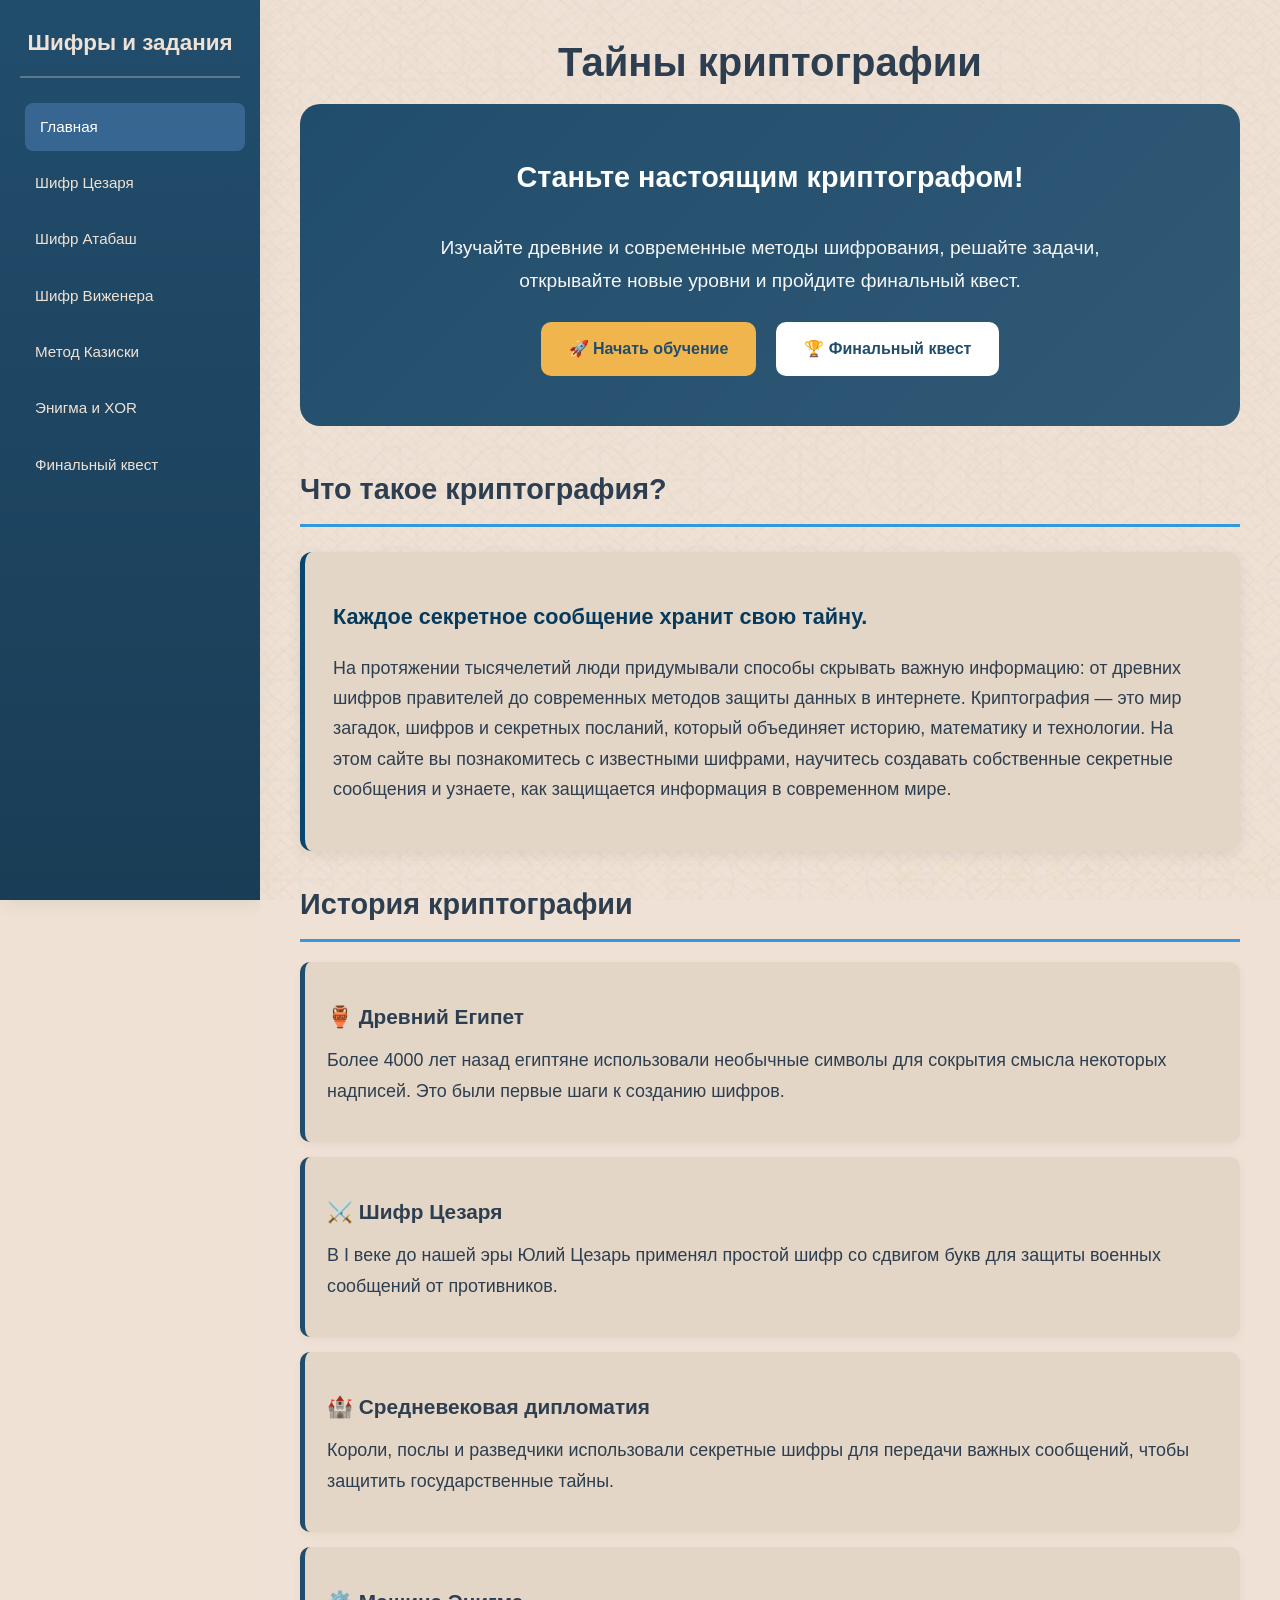
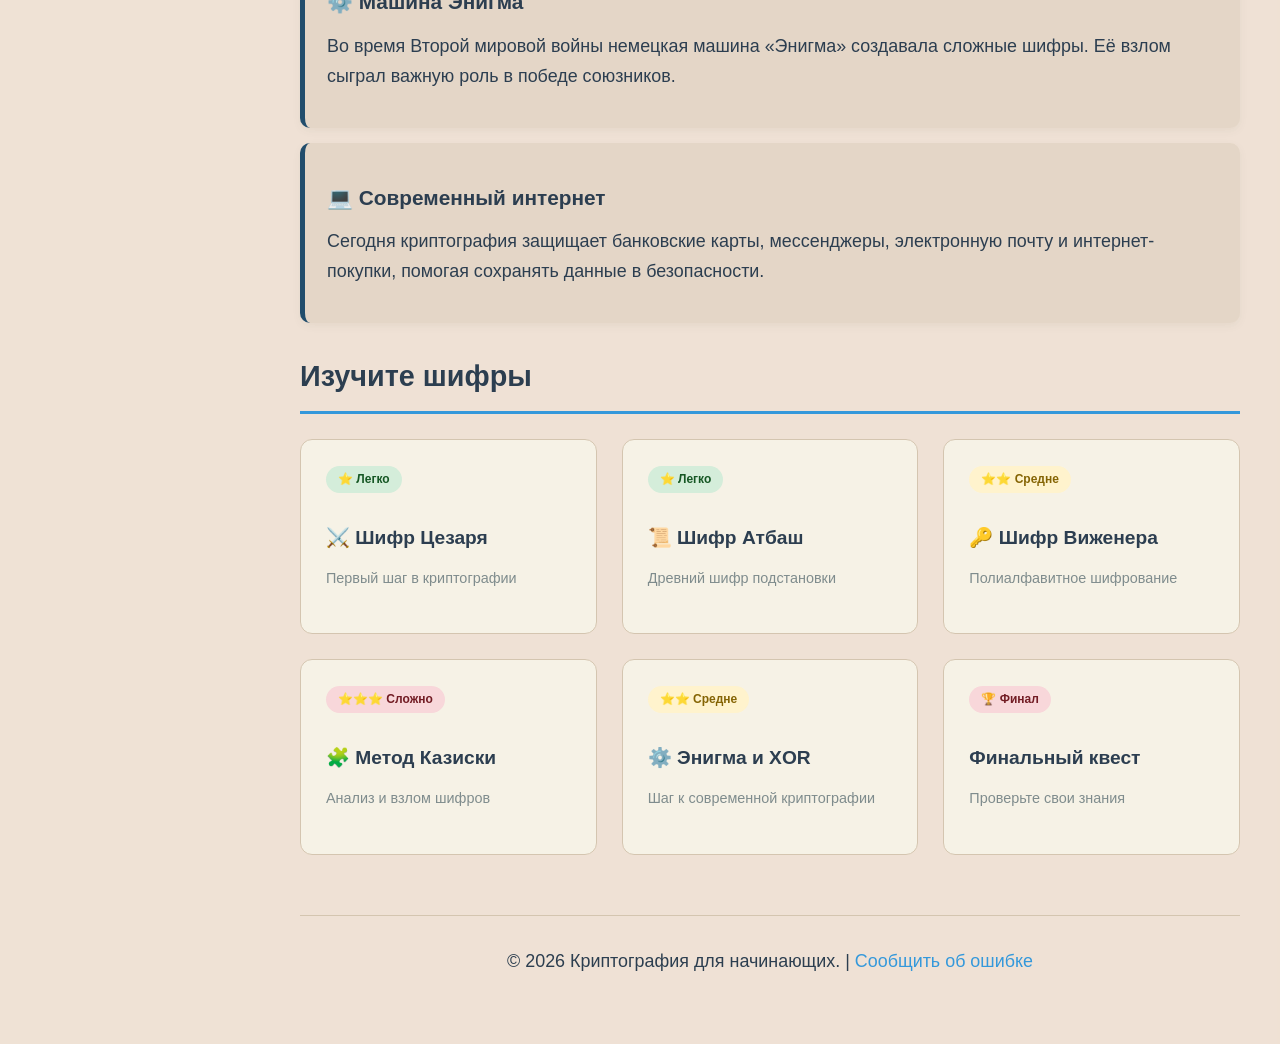
==== commit 6918ed72: "добавила эмодзи" ====
--- a/index.html
+++ b/index.html
@@ -35,8 +35,8 @@
                 финальный квест.
             </p>
             <div class="hero-buttons">
-                <a href="caesar.html" class="hero-btn">Начать обучение</a>
-                <a href="final.html" class="hero-btn secondary">Финальный квест</a>
+                <a href="caesar.html" class="hero-btn">🚀 Начать обучение</a>
+                <a href="final.html" class="hero-btn secondary">🏆 Финальный квест</a>
             </div>
         </section>
 
@@ -56,23 +56,23 @@
             <h2>История криптографии</h2>
             <div class="timeline">
                 <div class="timeline-item">
-                    <h3>Древний Египет</h3>
+                    <h3>🏺 Древний Египет</h3>
                     <p>Более 4000 лет назад египтяне использовали необычные символы для сокрытия смысла некоторых надписей. Это были первые шаги к созданию шифров.</p>
                 </div>
                 <div class="timeline-item">
-                    <h3>Шифр Цезаря</h3>
+                    <h3>⚔️ Шифр Цезаря</h3>
                     <p>В I веке до нашей эры Юлий Цезарь применял простой шифр со сдвигом букв для защиты военных сообщений от противников.</p>
                 </div>
                 <div class="timeline-item">
-                    <h3>Средневековая дипломатия</h3>
+                    <h3>🏰 Средневековая дипломатия</h3>
                     <p>Короли, послы и разведчики использовали секретные шифры для передачи важных сообщений, чтобы защитить государственные тайны.</p>
                 </div>
                 <div class="timeline-item">
-                    <h3>Машина Энигма</h3>
+                    <h3>⚙️ Машина Энигма</h3>
                     <p>Во время Второй мировой войны немецкая машина «Энигма» создавала сложные шифры. Её взлом сыграл важную роль в победе союзников.</p>
                 </div>
                 <div class="timeline-item">
-                    <h3>Современный интернет</h3>
+                    <h3>💻 Современный интернет</h3>
                     <p>Сегодня криптография защищает банковские карты, мессенджеры, электронную почту и интернет-покупки, помогая сохранять данные в безопасности.</p>
                 </div>
             </div>
@@ -83,32 +83,32 @@
             <h2>Изучите шифры</h2>
             <div class="cards-grid">
                 <a href="caesar.html" class="nav-card">
-                    <span class="difficulty easy">Легко</span>
-                    <h3>Шифр Цезаря</h3>
+                    <span class="difficulty easy">⭐ Легко</span>
+                    <h3>⚔️ Шифр Цезаря</h3>
                     <p>Первый шаг в криптографии</p>
                 </a>
                 <a href="atbash.html" class="nav-card">
-                    <span class="difficulty easy">Легко</span>
-                    <h3>Шифр Атбаш</h3>
+                    <span class="difficulty easy">⭐ Легко</span>
+                    <h3>📜 Шифр Атбаш</h3>
                     <p>Древний шифр подстановки</p>
                 </a>
                 <a href="vigenere.html" class="nav-card">
-                    <span class="difficulty medium">Средне</span>
-                    <h3>Шифр Виженера</h3>
+                    <span class="difficulty medium">⭐⭐ Средне</span>
+                    <h3>🔑 Шифр Виженера</h3>
                     <p>Полиалфавитное шифрование</p>
                 </a>
                 <a href="kasiski.html" class="nav-card">
-                    <span class="difficulty hard">Сложно</span>
-                    <h3>Метод Казиски</h3>
+                    <span class="difficulty hard">⭐⭐⭐ Сложно</span>
+                    <h3>🧩 Метод Казиски</h3>
                     <p>Анализ и взлом шифров</p>
                 </a>
                 <a href="enigma.html" class="nav-card">
-                    <span class="difficulty medium">Средне</span>
-                    <h3>Энигма и XOR</h3>
+                    <span class="difficulty medium">⭐⭐ Средне</span>
+                    <h3>⚙️ Энигма и XOR</h3>
                     <p>Шаг к современной криптографии</p>
                 </a>
                 <a href="final.html" class="nav-card">
-                    <span class="difficulty hard">Финал</span>
+                    <span class="difficulty hard">🏆 Финал</span>
                     <h3>Финальный квест</h3>
                     <p>Проверьте свои знания</p>
                 </a>
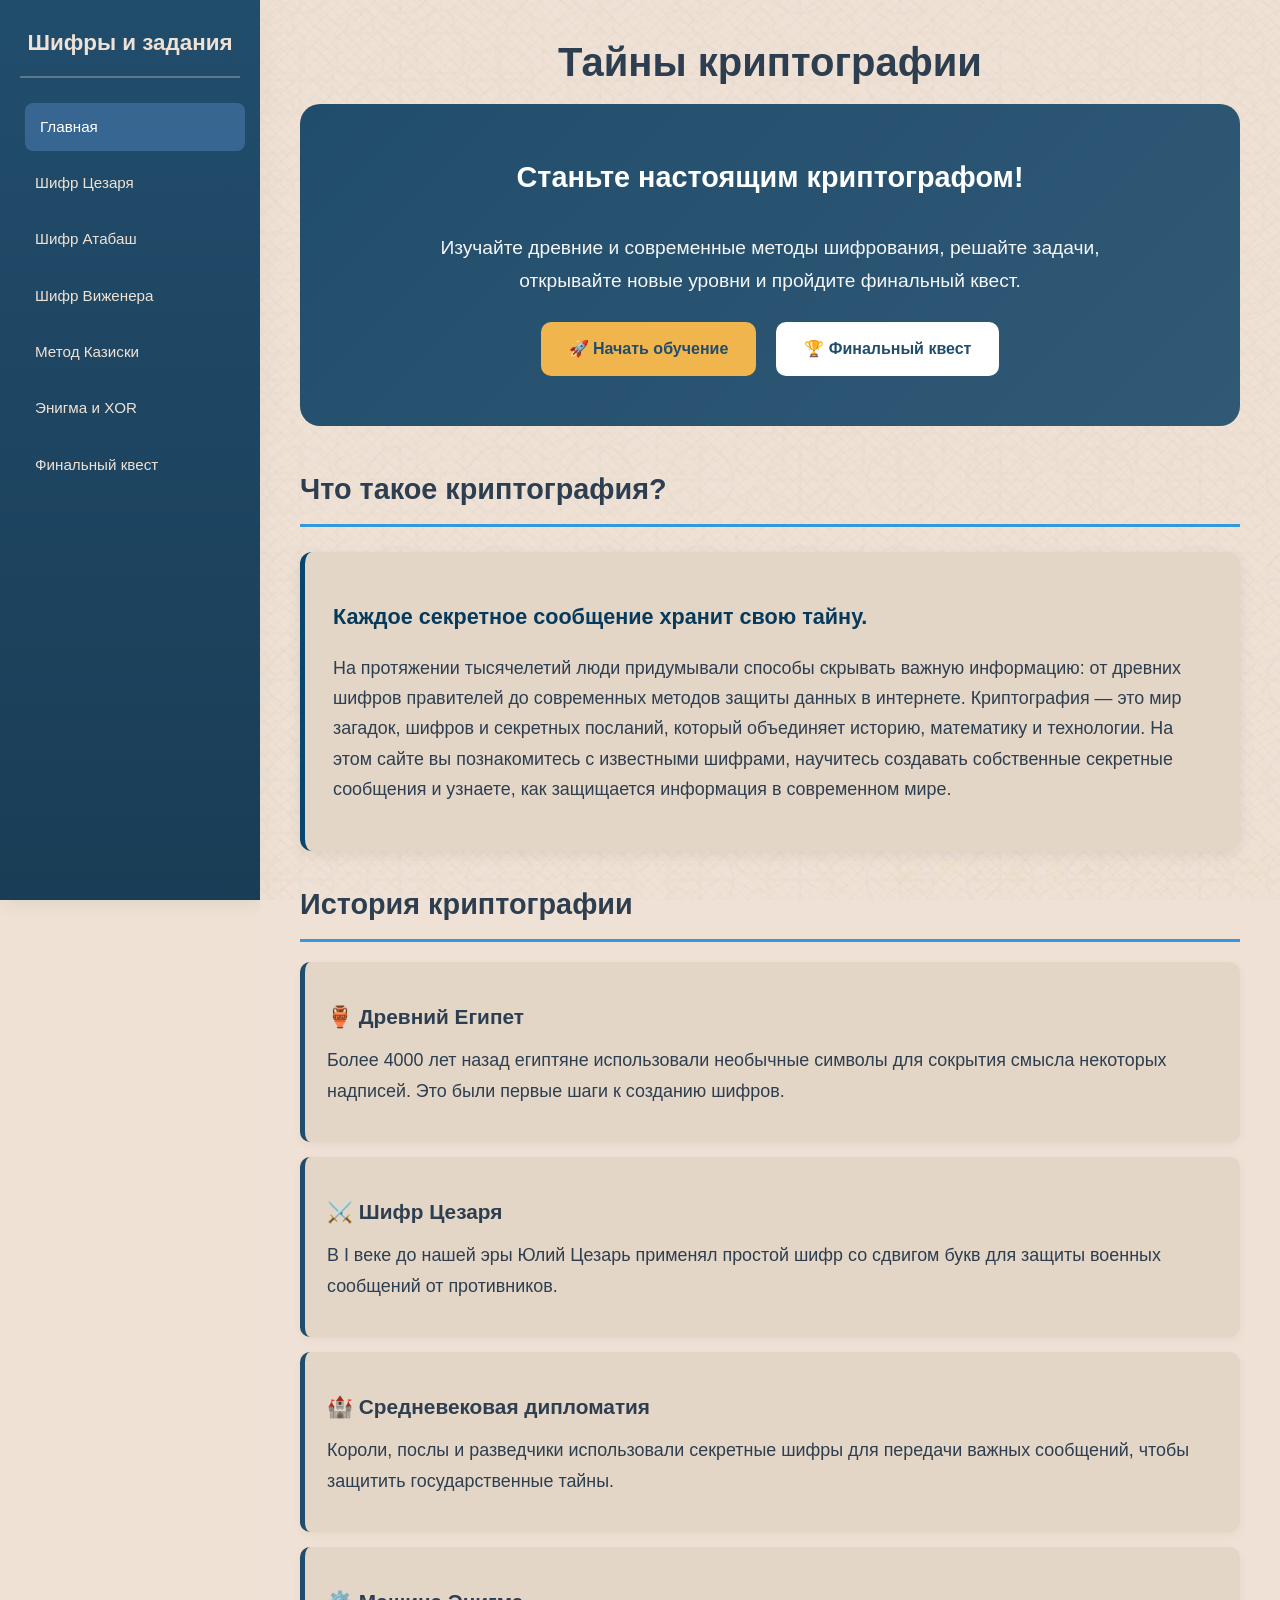
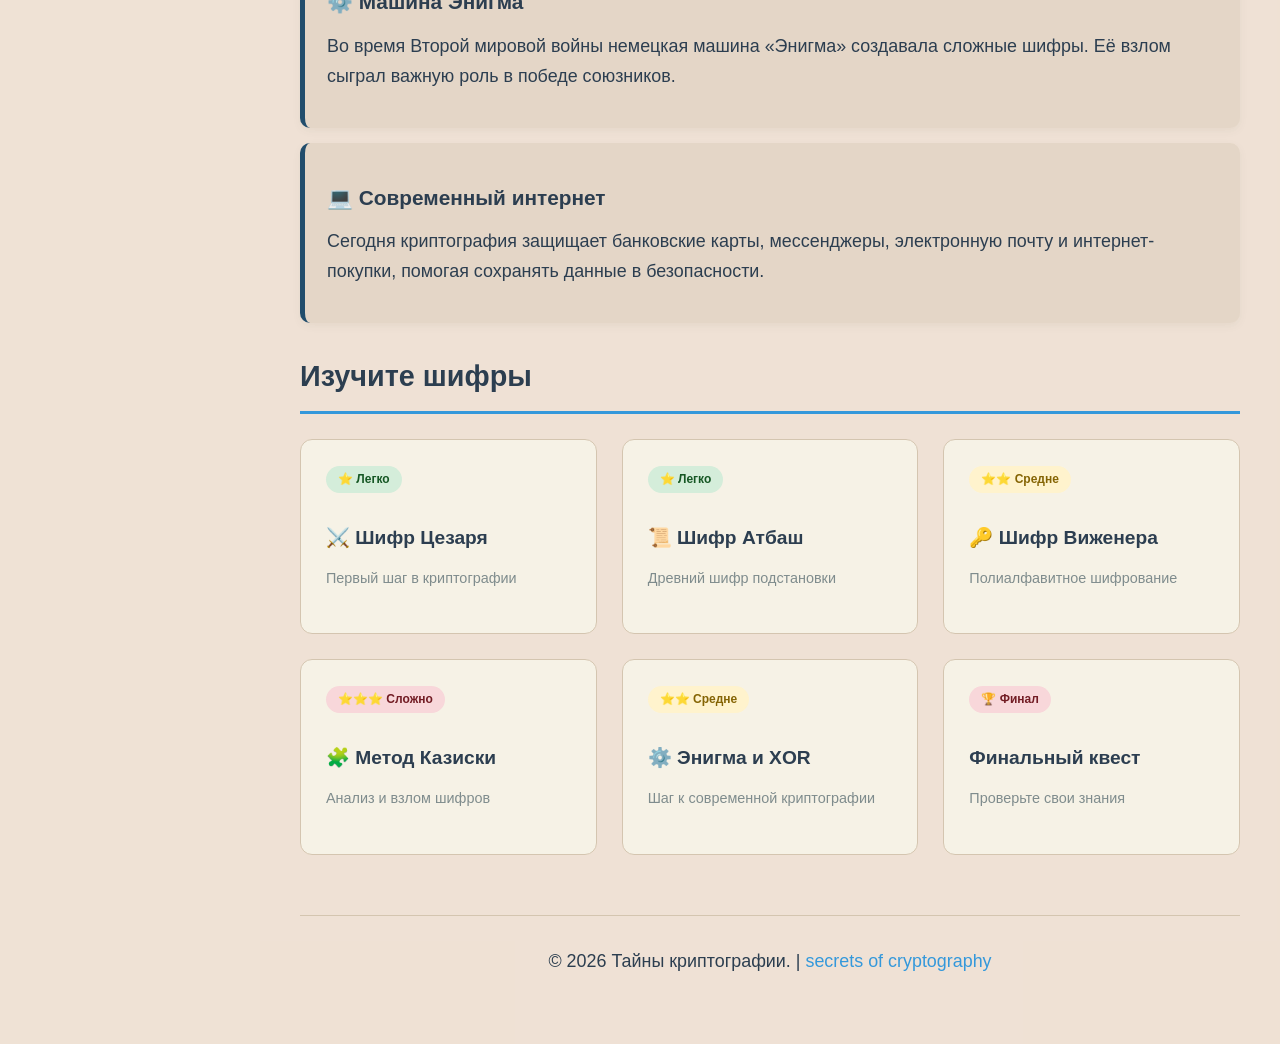
==== commit f1635266: "изменила ссылку" ====
--- a/index.html
+++ b/index.html
@@ -116,7 +116,7 @@
         </section>
 
         <footer>
-            <p>© 2026 Криптография для начинающих. | <a href="https://github.com/Kelekhsaeva7/cryptography" target="_blank">Сообщить об ошибке</a></p>
+            <p>© 2026 Тайны криптографии. | <a href="https://cryptography-secrets.ru" target="_blank">secrets of cryptography</a></p>
         </footer>
     </div>
 
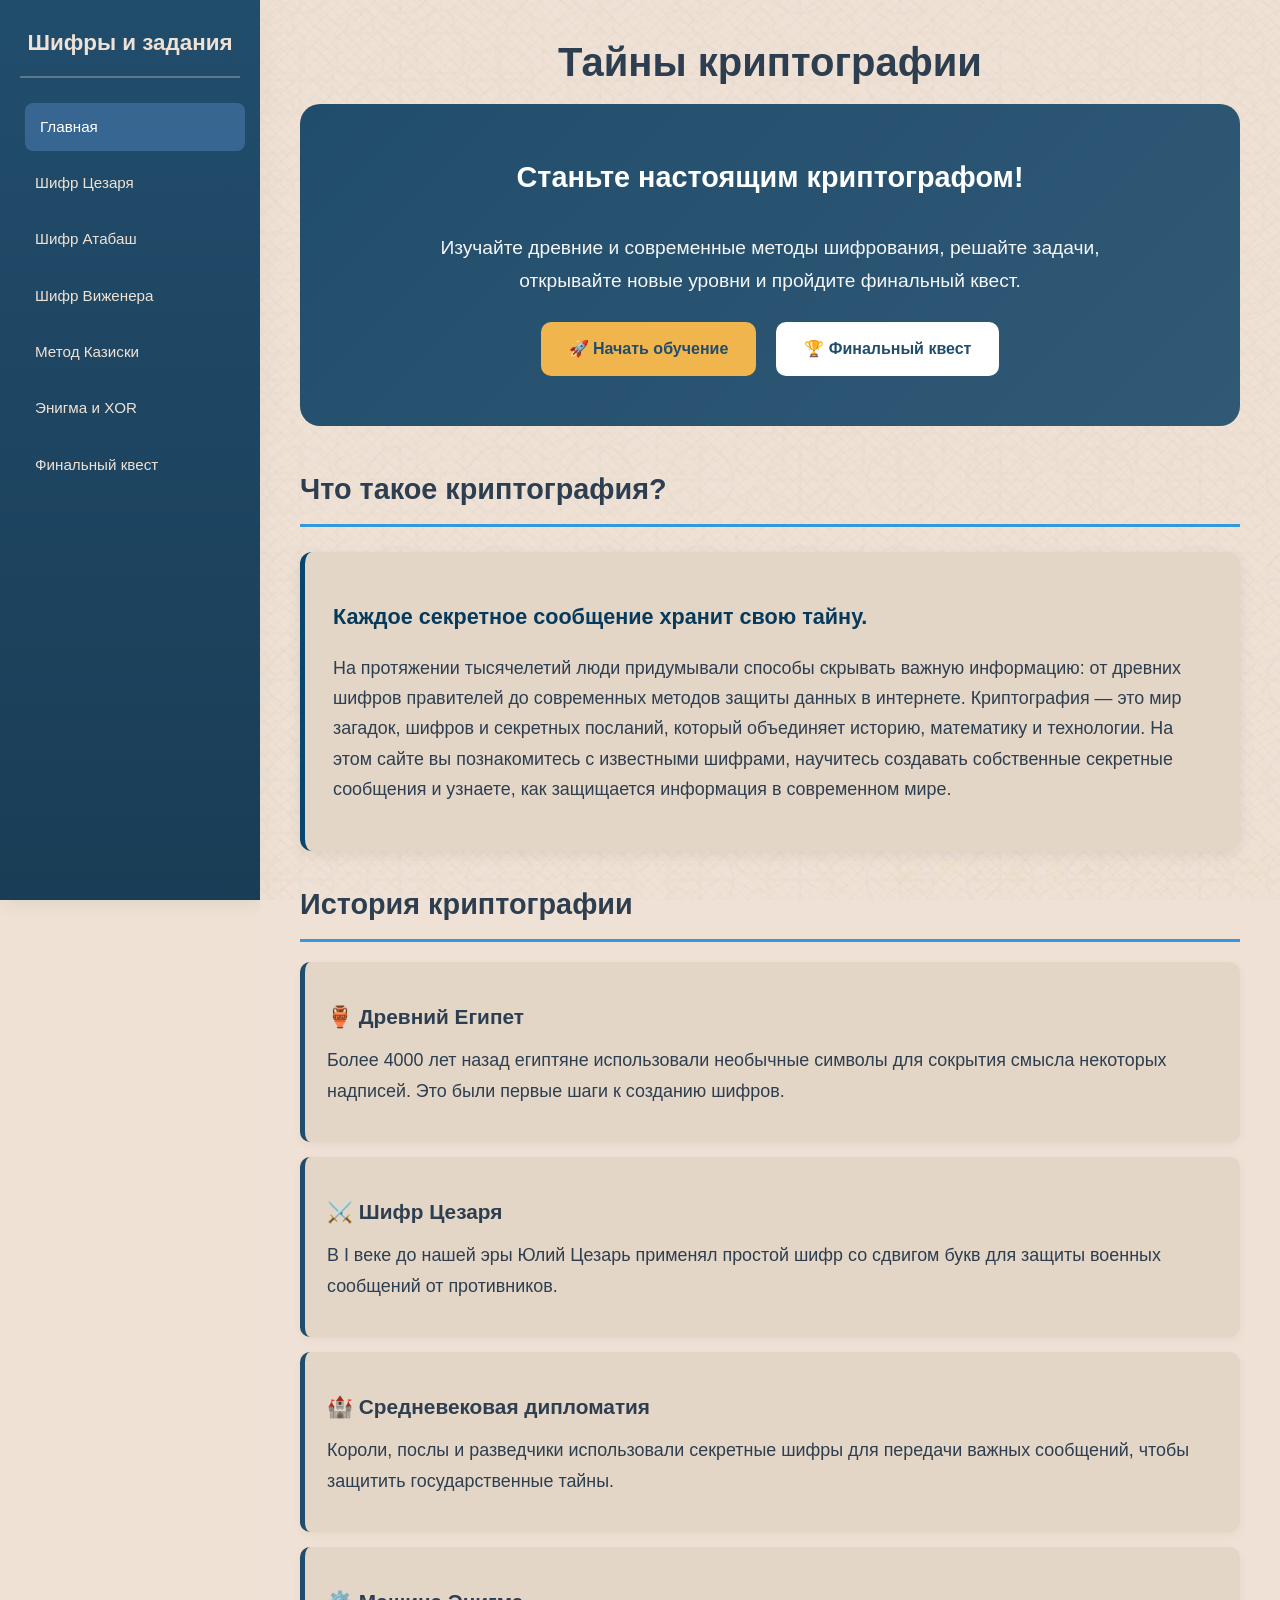
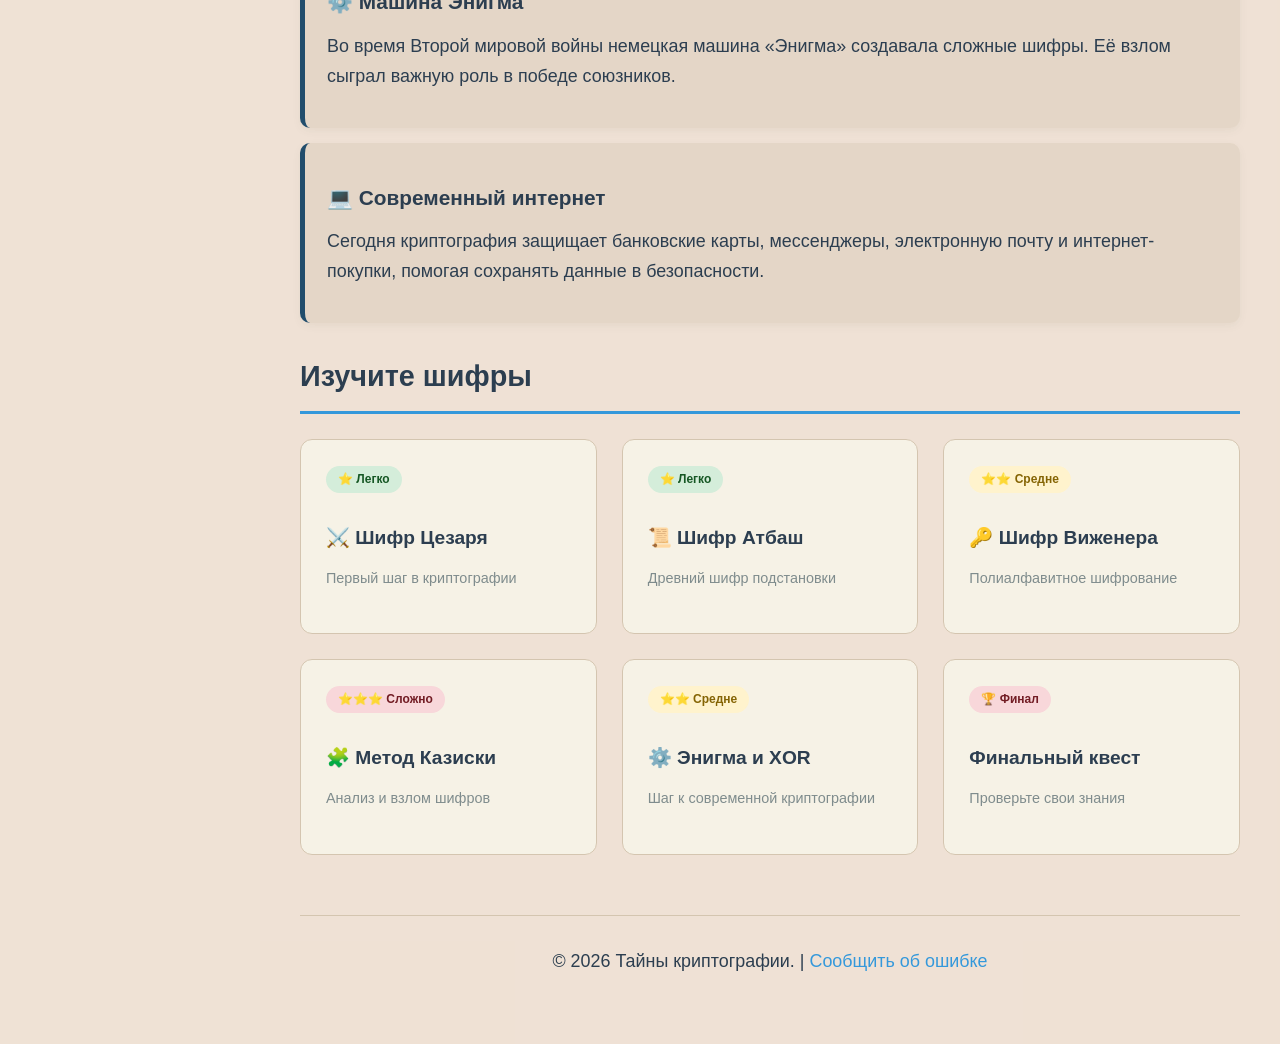
==== commit cc984fef: "изменила ссылку" ====
--- a/index.html
+++ b/index.html
@@ -116,7 +116,7 @@
         </section>
 
         <footer>
-            <p>© 2026 Тайны криптографии. | <a href="https://cryptography-secrets.ru" target="_blank">secrets of cryptography</a></p>
+            <p>© 2026 Тайны криптографии. | <a href="https://cryptographysecrets.ru" target="_blank">Сообщить об ошибке</a></p>
         </footer>
     </div>
 
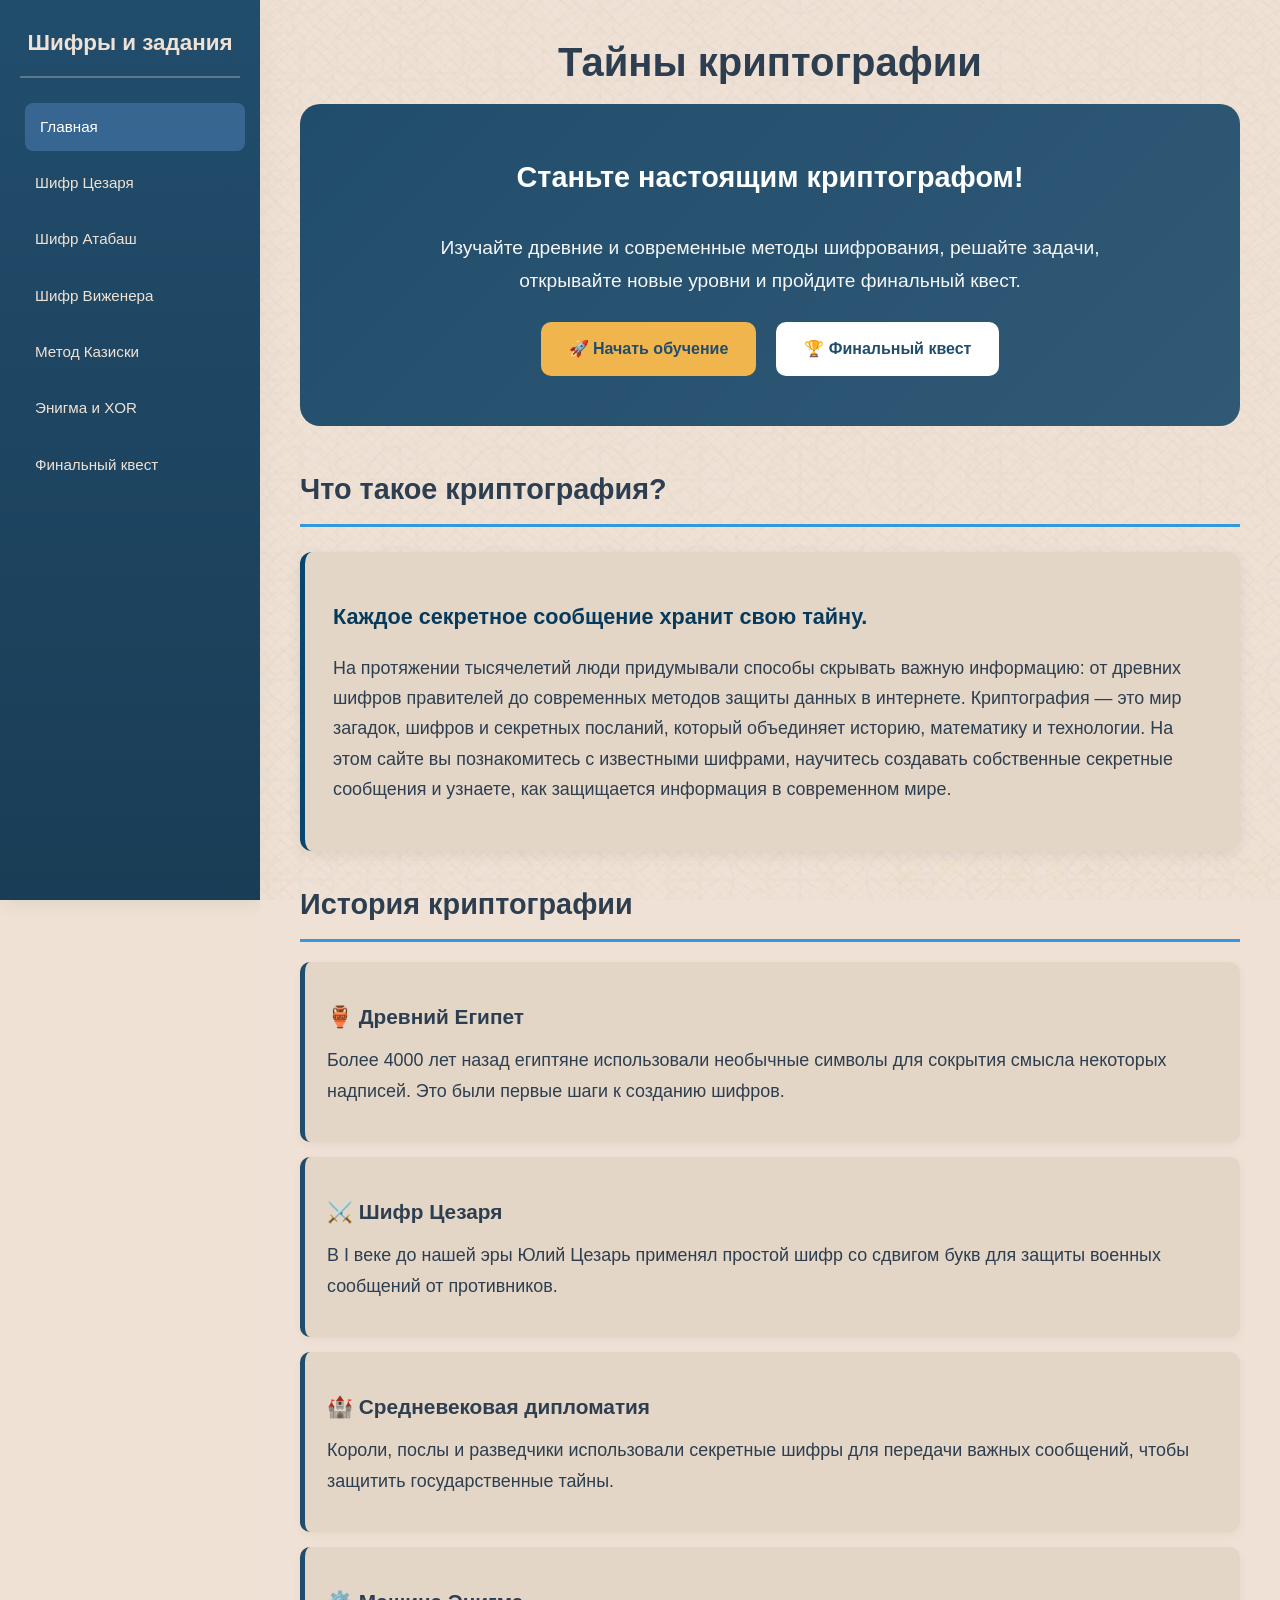
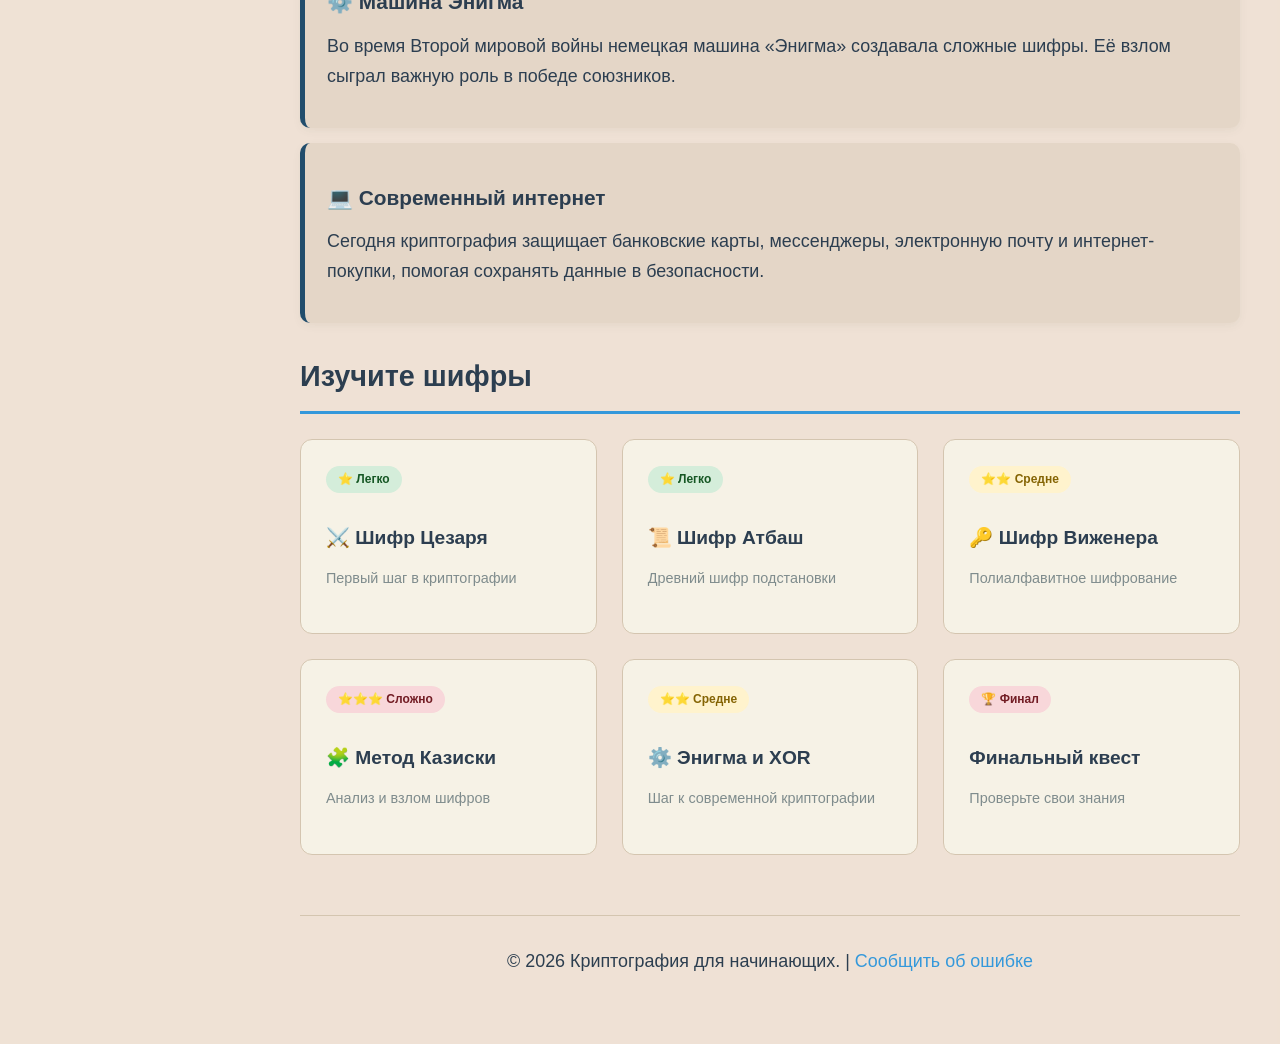
==== commit d5d97084: "изменила ссылку" ====
--- a/index.html
+++ b/index.html
@@ -116,7 +116,7 @@
         </section>
 
         <footer>
-            <p>© 2026 Тайны криптографии. | <a href="https://cryptographysecrets.ru" target="_blank">Сообщить об ошибке</a></p>
+            <p>© 2026 Криптография для начинающих. | <a href="https://github.com/Kelekhsaeva7/cryptography" target="_blank">Сообщить об ошибке</a></p>
         </footer>
     </div>
 
